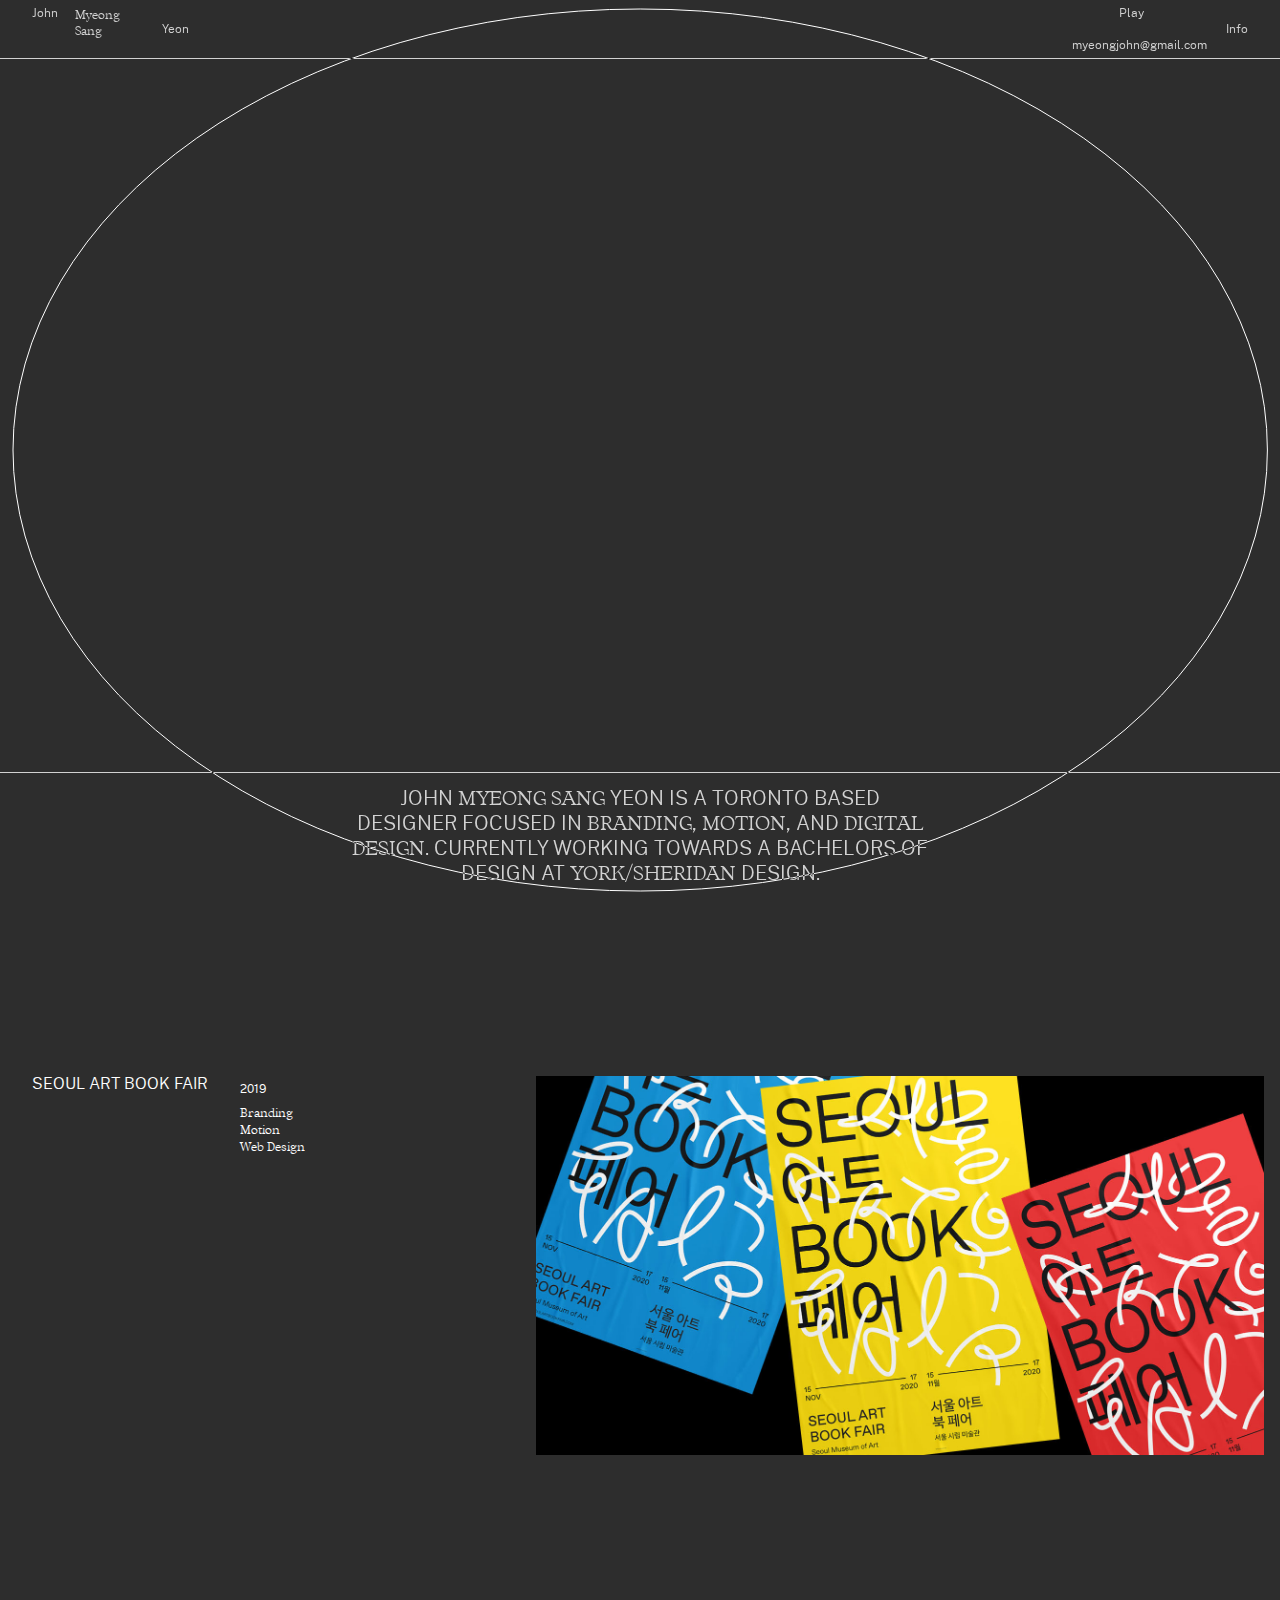
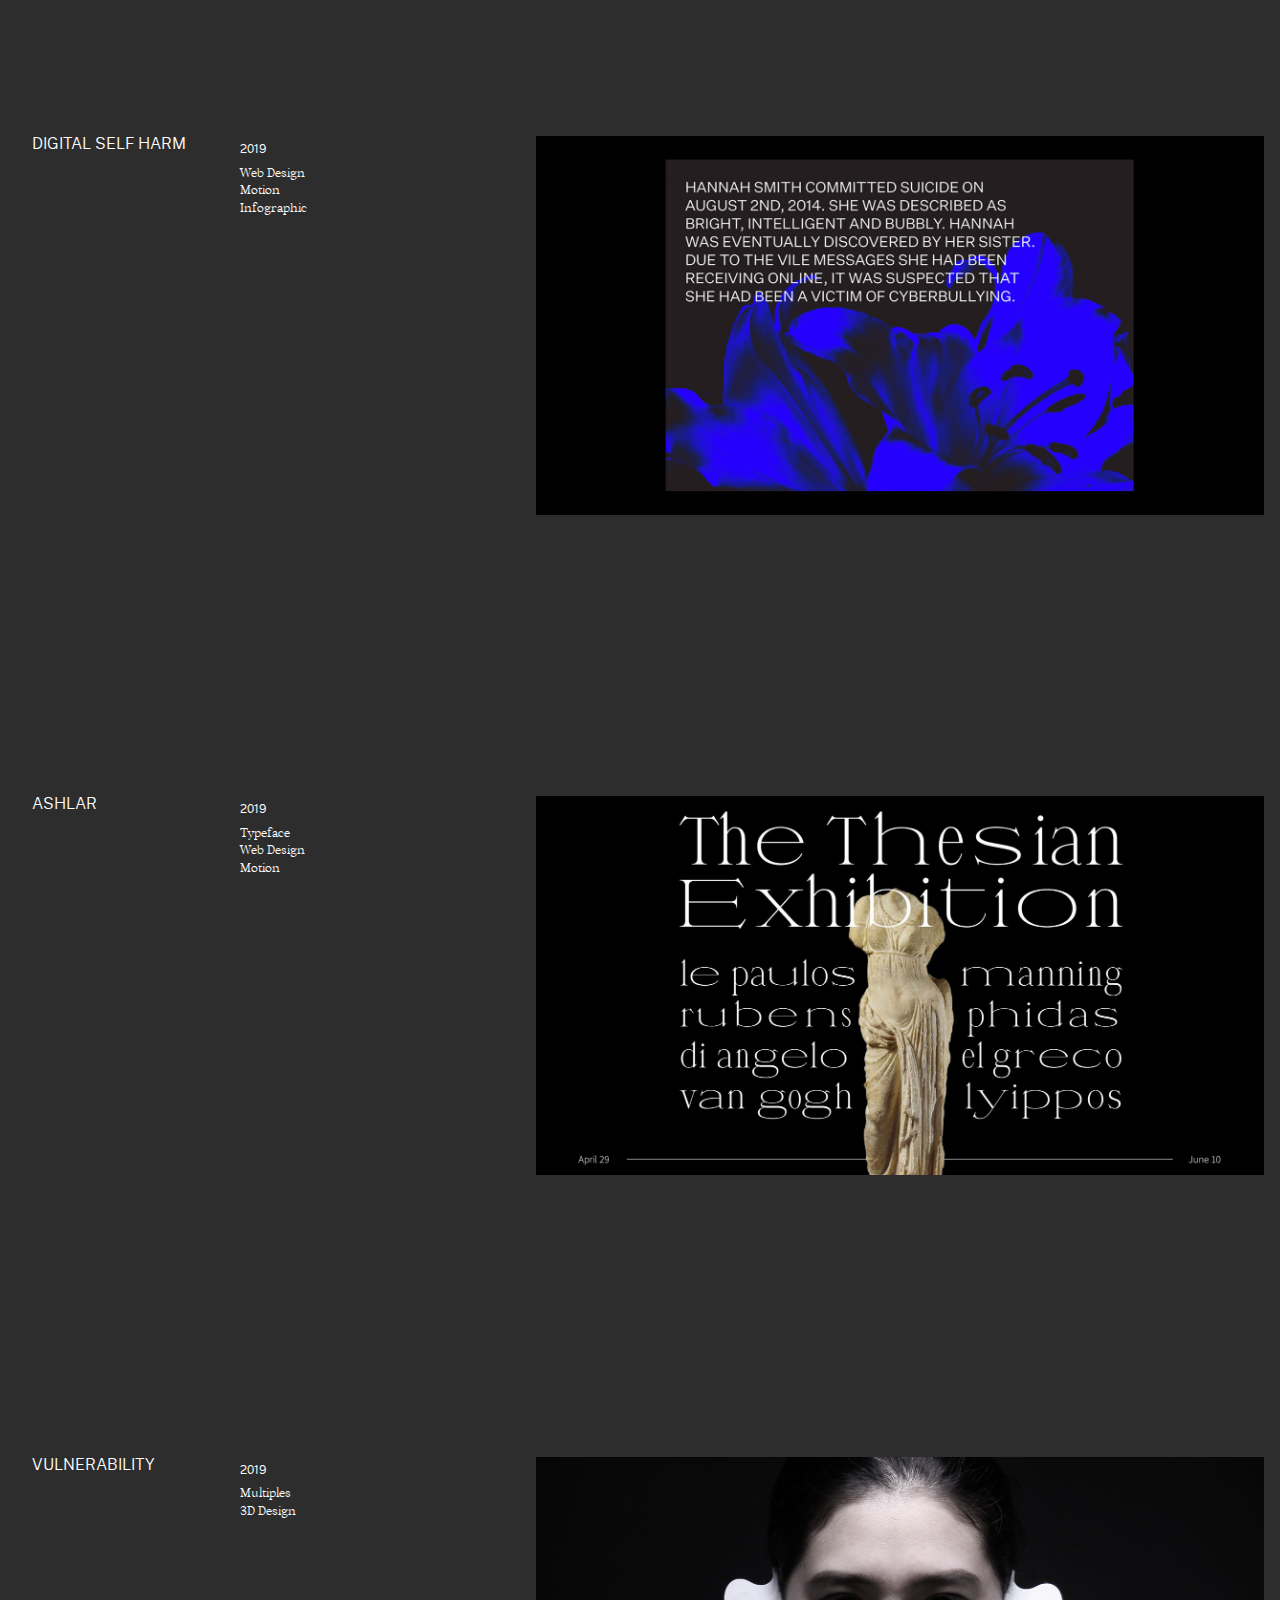
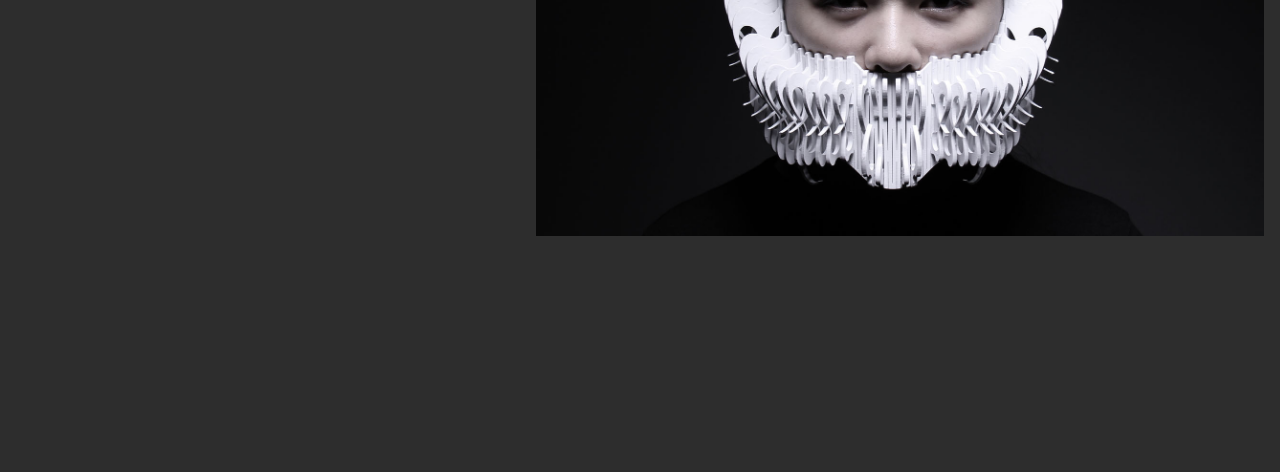
==== index.html @ 3125c8fc "commit27" ====
<!DOCTYPE html>

<html lang="en">
<head>
    <!-- Unfortunately coded by yours truly, me :'(  -->
    
    <!-- Global site tag (gtag.js) - Google Analytics -->
    <script async src="https://www.googletagmanager.com/gtag/js?id=UA-157366679-1"></script>
    <script>
    window.dataLayer = window.dataLayer || [];
    function gtag(){dataLayer.push(arguments);}
    gtag('js', new Date());

    gtag('config', 'UA-157366679-1');
    </script>
    
    <meta charset="utf-8"><meta http-equiv="X-UA-Compatible" content="IE=edge">
    <link href="css/styles.css" rel="stylesheet">
    <link href="css/flexboxgrid.css" rel="stylesheet">
    <meta name="description" content="John Myeong Sang Yeon is a designer interested in branding, motion, and digital design.">
    <meta name="author" content="John Yeon"> 
    <meta name="viewport" content="width=device-width, initial-scale=1">
    <title>John Yeon</title>
    <!-- favicon -->
    <link rel="icon" type="image/png" href="images/favicon/16x16.png" sizes="16x16" />
    <link rel="icon" type="image/png" href="images/favicon/32x32.png" sizes="32x32" />
    
</head>
<body>
  
<!-- Navigation -->
<nav>
<div class="container-fluid">
    <div class="row">
    <div class="col-xs-5" id="nav1">
        <a href="index.html" class="row">
            <h3 class="col-xs-1">John</h3>
            <p class="col-xs-3 col-sm-2"> Myeong<br>Sang</p>
            <h3 class="col-xs-5 col-sm"><br>Yeon</h3>
        </a>
    </div>
    <div class="col-xs-5 col-sm-offset-5 col-sm-1">
        <h3 class="info">
            <a href="play.html">Play</a>
        </h3>
     
        <h3 id="navmail">
            <a href="mailto:myeongjohn@gmail.com"><br>myeongjohn@gmail.com</a>
        </h3>
    </div>
    <div class="col-xs-2 col-sm-1">
        <h3 class="info">
            <a href="info.html"><br>Info</a>
        </h3>
    </div>
    </div>
</div>
</nav>
<!-- Index -->

<div class="index1">
    <div class="container-fluid">
        <div class="row">
            <h1 class="col-xs-12 col-sm-offset-3 col-sm-6"> 
                JOHN <span class="ortspan">MYEONG SANG</span> YEON IS A TORONTO BASED <br>DESIGNER FOCUSED IN <span class="ortspan">BRANDING</span>, <span class="ortspan">MOTION</span>, AND <span class="ortspan">DIGITAL DESIGN</span>. CURRENTLY WORKING TOWARDS A BACHELORS OF DESIGN <span style="white-space:nowrap">AT <span class="ortspan">YORK/SHERIDAN</span> DESIGN</span>.
            </h1>
        </div>
    </div>
</div>
<svg width="98vw" height="98vh" class="blank" >
  <ellipse cx="50%" cy="50%" rx="50%" ry="50%" stroke="#fff" stroke-width="1" fill="none"/>
</svg>

<div class="container-fluid">
<div class="project1 row">
    <div class="id_txt1 col-xs-2">
        <h2>SEOUL ART BOOK FAIR</h2>
    </div>
    <div class="id_txt1 col-xs-2">
        <h3>2019</h3>
        <p>Branding<br>Motion<br>Web Design</p>
    </div>
<a href="seoulartbookfair.html" class="pr1_img col-xs-12 col-sm-offset-1 col-sm-7"></a>
    <h2 class="id_txt2 col-xs-12">SEOUL ART BOOK FAIR</h2>
    <p class="id_txt2 col-xs-6">2019</p>
    <p class="id_txt2 col-xs-6">Branding<br>Motion<br>Web Design</p>
</div>

<div class="project2 row">
    <div class="id_txt1 col-xs-2">
        <h2>DIGITAL SELF HARM</h2>
    </div>
    <div class="id_txt1 col-xs-2">
        <h3>2019</h3>
        <p>Web Design<br>Motion<br>Infographic</p>
    </div>
<a href="digitalselfharm.html" class="pr2_img col-xs-12 col-sm-offset-1 col-sm-7" ></a>
    <h2 class="id_txt2 col-xs-12">DIGITAL SELF HARM</h2>
    <p class="id_txt2 col-xs-6">2019</p>
    <p class="id_txt2 col-xs-6">Web Design<br>Motion<br>Infographic</p>
</div>
    
<div class="project3 row">
    <div class="id_txt1 col-xs-2">
        <h2>ASHLAR</h2>
    </div>
    <div class="id_txt1 col-xs-2">
        <h3>2019</h3>
        <p>Typeface<br>Web Design<br>Motion</p>
    </div>
<a href="ashlar.html" class="pr3_img col-xs-12 col-sm-offset-1 col-sm-7" ></a>
    <h2 class="id_txt2 col-xs-12">ASHLAR</h2>
    <p class="id_txt2 col-xs-6">2019</p>
    <p class="id_txt2 col-xs-6">Typeface<br>Web Design<br>Motion</p>
</div>

<div class="project4 row">
    <div class="id_txt1 col-xs-2">
        <h2>VULNERABILITY</h2>
    </div>
    <div class="id_txt1 col-xs-2">
        <h3>2019</h3>
        <p>Multiples<br>3D Design</p>
    </div>
<a href="vulnerability.html" class="pr4_img col-xs-12 col-sm-offset-1 col-sm-7" ></a>
    <h2 class="id_txt2 col-xs-12">VULNERABILITY</h2>
    <p class="id_txt2 col-xs-6">2019</p>
    <p class="id_txt2 col-xs-6">Multiples<br>3D Design</p>
</div>
</div>

</body>
</html>
---- css/styles.css ----
@charset "UTF-8";
/*-- fonts --------------------------------------*/
@font-face {
    font-family: "ortica";
    src: url(../fonts/ortica-light-webfont.woff);
    font-weight: 100;
    font-style: 100;
}
@font-face {
    font-family: "publicsans";
    src: url(../fonts/publicsans-light-webfont.woff);
    font-weight: 100;
    font-style: 100;
}
@font-face{
    font-family: "publicsans";
    src: url(../fonts/publicsans-light-webfont.woff);
    font-weight: 100;
    font-style: italic;
}
/*-- fonts END --------------------------------------*/
/*-- General --------------------------------------*/
body {
    animation: load 2s;
    scroll-behavior: smooth;
    background: #2D2D2D;
    margin: 0;
    font-family: ortica, serif;
    color: #fff;
    overflow-x: hidden;
}
@keyframes load {
    0% {opacity: 0}
    100% {opacity: 1}
}

a {
    text-decoration: none;
    color: #fff;
}
a:hover,a h2:hover,a h4:hover, a h5:hover{
    color: rgba(255,255,255,0.5);
    transition: 0.3s;
}
#nav1 a:hover {
    opacity: 0.5;
    transition: 0.3s;
}
.ortspan {
    font-family: ortica, serif;
}
h1 {
    font-family: publicsans, sans-serif;
    font-weight: 100;
}
h2 {
    font-size: 1.250vw;
    font-weight: 100;
    font-family: publicsans, sans-serif;
    margin: 0
    
}
h3 {
    font-family: publicsans, sans-serif;
    font-weight: normal;
}
h4 {
    font-size: 1.250vw;
    font-family: ortica, serif;
    margin: 0 0 0.4vw 0;
    line-height: 1.8vw;
    font-weight: 100;
}
h5 {
    font-size: 2vw;
    margin: 0;
    padding: 0;
    font-family: publicsans, sans-serif;
    font-weight: 100;
}


p{
    font-family: ortica, serif;
    font-weight: 100;
}
h3, p {
    font-size: 0.972vw;
    font-weight: 100;
    line-height: 1.35vw;
    margin: 0 0 0.5vw 0;
}

.vimeo {
    z-index: 0;
}

/*-- navigation --------------------------------------*/
nav {
    padding-top: 5px;
    padding-bottom: 5px;
    position: fixed;
    mix-blend-mode: exclusion;
    border-bottom: 0.5px solid #fff;
    width: 100%;
    top: 0;
    z-index: 9999;
    color: #fff;
}
nav h3, nav p {
    font-size: 0.972vw;
    line-height: 1.250vw;
    z-index: 9999;
    color: #fff;
    padding: 0;
    margin: 0;
}
nav p{
    margin-top: 0.15vw;
}
.info {
    text-align: right;
}
/*-- navigation END --------------------------------------*/

/*-- FOOTER --------------------------------------*/

footer {
    margin-top: 10vw;
}
.prefoot {
    position: relative;
    top: 6.25vw;
    z-index: 99;
    margin-left: auto;
    margin-right: auto;
    padding-left: 2rem;
    padding-right: 2rem;
    line-height: 0;
}
.prefoot_left{
    text-align: right;
}
.prefoot_center {
    text-align: center;
}

.footvenn {
    z-index: -99;
}
.leftftvn, .rightftvn, .centerftvn {
    height: 10vw;
    width: 40vw;
    border-radius: 50%;
    border: 0.5px solid #fff;
    position: absolute;
    overflow: hidden;
    margin-bottom: 3vw;
}
.leftftvn {
    left: 1vw;
    
}
.rightftvn {
    right: 1vw;
}
.centerftvn{
    left: 30vw;
    width: 40vw;
}
.index2 {
    position: relative;
    top: 12vw;
    font-size: 0.8vw;
    color: white;
    text-align: center;
    width: 100%;
    bottom: 0;
    border-top: 0.5px solid #fff;
}
.ftemail {
    position: relative;
    top: 12vw;
}
.ftemail h2 {
    border-top: 0.5px #fff solid;
    padding-bottom: 0.5vw;
    padding-top: 0.2vw;
    text-align: center;
}

.simplefooter {
    margin-top: 5vw;
}
.simplefooter .index2, .simplefooter .ftemail {
top: 0}
/*-- FOOTER END --------------------------------------*/

/*-------------------------------------- index --------------------------------------*/
.index1 {
    font-size: 0.8vw;
    color: white;
    text-align: center;
    mix-blend-mode: exclusion;
    position: fixed;
    width: 100%;
    bottom: 0;
    border-top: 0.5px solid #fff;
}

/*-- index END --------------------------------------*/


.blank, .blankleft, .blankright, .blankfoot{
    margin: 1vh 1vw 15vh 1vw;
    overflow: visible;
}


/*-- NAV --*/




/*-- Projects --------------------------------------*/
.project1, .project2, .project3, .project4 {
    padding: 5vh 0 20vh 0;
}
.pr1_img, .pr2_img, .pr3_img, .pr4_img {
    background-size: contain; 
    background-repeat: no-repeat;
    background-position: top center;
    height: 34vw;
}
.id_txt1, .id_txt2{
    color: #fff;
}
.id_txt1 p {
    margin-top: 0.5vw;
}
.id_txt1 h3 {
    margin-top: 0.3vw;
}

.id_txt2{
    display: none;
}
.pr1_img {
    background-image: url(../images/SABF/SABF_head.jpg);
}
.pr2_img {
    background-image: url(../images/DSH/DSH_head.jpg);
}
.pr3_img {
    background-image: url(../images/ASHLAR/ASHLAR_head.jpg);
}
.pr4_img {
    background-image: url(../images/MASK/MASK_head.jpg);
}

/*-- info --------------------------------------*/

.infovenn {
    margin-top: 1vw;
    height: auto;
}
.infovenn1,.infovenn2 {
    text-align: center;
    padding-top: 24.6vw;
    padding-bottom: 22vw;
    width: 50vw;
    border-radius: 50%;
    border: 0.5px solid #fff;
    position: absolute;
    overflow: hidden;
}
.infovenn1 {
    left: 1vw;
}
.infovenn2 {
    right: 1vw;
}
.infovenn1 p {
    margin-bottom: 0;
}
.infovenn2 h3{
    margin-bottom: 0;
}


.infovenn1 p:nth-child(2), .infovenn1 p:nth-child(3), .infovenn1 p:nth-child(4), .infovenn2 h3:nth-child(2),.infovenn2 h3:nth-child(3),.infovenn2 h3:nth-child(4) {
    position: relative;
    -webkit-animation: infotxt 9s infinite;
    -moz-animation: infotxt 9s infinite;
    -ms-animation: infotxt 9s infinite;
    -o-animation: infotxt 9s infinite;
    animation: infotxt 9s infinite;
    opacity: 0;
}
.infovenn2 h3:nth-child(3),.infovenn1 p:nth-child(3) {
    top: -1.3vw;
    -webkit-animation-delay: 3s;
    -moz-animation-delay: 3s;
    -ms-animation-delay: 3s;
    -o-animation-delay: 3s;
    animation-delay: 3s;
}
.infovenn2 h3:nth-child(4),.infovenn1 p:nth-child(4) {
    top: -2.6vw;
    -webkit-animation-delay: 6s;
    -moz-animation-delay: 6s;
    -ms-animation-delay: 6s;
    -o-animation-delay: 6s;
    animation-delay: 6s;
}

@keyframes infotxt {
    0% {opacity: 0;}
    4.15% {opacity: 1}
    29.15% {opacity: 1}
    37.45% {opacity: 0}
    100% {opacity: 0;}
    
}
@-webkit-keyframes infotxt {
    0% {opacity: 0;}
    4.15% {opacity: 1}
    29.15% {opacity: 1}
    37.45% {opacity: 0}
    100% {opacity: 0;}
    
}
@-moz-keyframes infotxt {
    0% {opacity: 0;}
    4.15% {opacity: 1}
    29.15% {opacity: 1}
    37.45% {opacity: 0}
    100% {opacity: 0;}
    
}
@-ms-keyframes infotxt {
    0% {opacity: 0;}
    4.15% {opacity: 1}
    29.15% {opacity: 1}
    37.45% {opacity: 0}
    100% {opacity: 0;}
    
}
@-o-keyframes infotxt {
    0% {opacity: 0;}
    4.15% {opacity: 1}
    29.15% {opacity: 1}
    37.45% {opacity: 0}
    100% {opacity: 0;}
    
}



.infoassets {
    padding-top: 55vw;
}
.infoassets p, .infoassets h3 {
    margin-bottom: 0;
}
#ibrac, #ip {
    float: left;
}
#ibrac {
    font-size: 2.3vw;
}
#ip {
    padding-left: 0.5vw;
    padding-right: 0.5vw;
    margin-bottom: 0;
    margin-top: 0.4vw;
}
.infoassets div {
    margin-bottom: 1vw;
}
#info2 {
    margin-top: 5vw;
}
/*--
.funfact {
    margin-top: 8vw;
}
.funfact h4 {
    margin-bottom: 4vw;
} --*/

/*-- info END--------------------------------------*/
/*-- PLAAAAAAAAAY --------------------------------------*/
.plstf {
    margin-top: 8vw;
}




/*-------------------------------------- CASE STUDIES --------------------------------------*/
#ctr_txt {
    margin: 0 0 2.2vw 0;
}
.blb {
    height: auto;
    margin: 3vw 0 3vw 0;
    padding: 1vw 0;
    border-top: solid #fff 0.5px;
    border-bottom: solid #fff 0.5px;
}
.blb div h2 {
    margin: 0 0 1vw 0 ;
}
#blb_h3 {
    margin: 0.35vw 0 0.4vw 0 ;
}
.id_txt1 h3 {
    margin: 0.4vw 0 0 0;
}
.assets {
    margin-right: auto;
    margin-left: auto;
    padding-left: 2rem;
    padding-right: 2rem;
    max-width: 2000px
}
.assets div {
    margin-bottom: 4vw;
}
/*-- 
.spacer {
    height: auto;
    width: 100%;
    border-radius: 50%;
    border: solid 0.5px #fff;
} --*/
.introtxt {
    margin: 2.50vw 0 1.75vw 0;
}
#a_txt {
    margin-bottom: 1vw;
}
.assets h2{
    margin-bottom: 0.5vw;
}

/*-- SEOUL ART BOOK FAIR --------------------------------------*/
.SABF_head,.DSH_head,.ASHLAR_head {
    margin-top: 8vw;
    max-width: 2000px;
}
.brochure {
    background-color: black;
}
/*-- ASHLAR --------------------------------------*/
.ashlarlink,.dshlink {
    border: 0.5px solid #fff;
    border-radius: 50%;
    width: 15vw;
    padding-top: 2vw;
    padding-bottom: 2vw;
    margin: 0 auto;
    text-align: center;
    margin-top: 6vw;
}
/*-- DIGITAL SELF HARM --------------------------------------*/
.mobi {
   display: none; 
}
#dshimg {
    margin-top: 0vw;
}
#dshimg h3 {
    margin-top: 1vw;
}
#dshflow {
    margin-bottom: 4vw;
}
#dshflowsm {
    display: none;
}
#dshp{
    padding-left: 2.5vw;
}
#dsh2,#dsh3 {
    margin-top: 5vw;
}
#dsh3 {
    padding-bottom: 1vw;
}
/*-- MASK --------------------------------------*/
#maskh2, #maskh2last {
    text-align: center;
    margin-top: 0.5vw;
}
#maskh2last {
    margin-bottom: 0;
}
#maskh2 {
    margin-bottom: 8vw;
}
#maskimg {
    margin-bottom: 0.5vw;
}
.maskintrosm {
    display: none;
}



/* ---------------------- MEDIA QUERIES AHHHHH ---------------------- */


/* ---------------------- Phone ---------------------- */
@media screen and (min-width: 0) and (max-width:500px){
/* -- main things -- */
    /*-- 
    h2 {font-size: 3.733vw;}
    h3, p, nav h3, nav p, h4 {font-size: 2.933vw; line-height: 3.467vw;} --*/
    
    h2, h4 {font-size: 4.4vw; line-height: 5.7vw;}
    h3, p, nav h3, nav p{font-size: 3.1vw; line-height: 4.2vw;} 
    h5 {font-size: 6vw;}
    nav h3 {line-height: inherit}
    .assets {
        padding-left: 1rem;
        padding-right: 1rem;
    }
    nav p{margin-top: 0.68vw;}
/* -- index -- */
    .index1 h1 {font-size: 2.6vw;}
    .index1 br {display: none;}
    .pr1_img, .pr2_img, .pr3_img, .pr4_img {height: 45vw;}
    .project1, .project2, .project3, .project4 {padding: 3vh 0;}
    .id_txt2{display: block; padding-top: 1.5vw;}
    .id_txt1{display: none;}
    .project4 {margin-bottom: 10vh;}
    
/*-- Footer --*/
    .leftftvn, .rightftvn, .centerftvn {
        height: 15vw;
        margin-bottom: 10vw;
        width: 55vw;
    }
    .centerftvn {
        display: none;
    }
    .prefoot_center {
        display: none;
    }
    .prefoot {
        top: 10.6vw;
        padding-left: 1rem;
        padding-right: 1rem;
        line-height: 0;
    }
    .index2 h1 {
        font-size: 2.6vw;
    }
    .index2 {
        top: 20vw;}
    .ftemail {
        top: 20vw;
    }
    .ftemail h2{
        padding: 1vw;    
    }


/*-- INFO --*/
    .infovenn {
        width: 100vw;
        overflow-x: hidden;
        margin: auto 0;
    }
    .infovenn1, .infovenn2 {
        padding-top: 20vw;
        padding-bottom: 11.6vw;
        width: 50vw;
        margin-top: 20vw;
        height: 18vw;
    }
    .infovenn p, .infovenn h3 {
        width: 40vw;
        margin: auto;
        margin-bottom: 0;
    }
    .infovenn2 h3:nth-child(3),.infovenn1 p:nth-child(3) {
        top: -4.2vw;
    }
    .infovenn2 h3:nth-child(4),.infovenn1 p:nth-child(4) {
        top: -8vw;
    }
    .infoassets {
        padding-top: 85vw;
    }
    #ibrac {
    font-size: 7vw;
    }
    #info2 div {
        margin-top: 5vw;
    }
    #ip {
        margin-top: 1.2vw;
    }
/* -- Play  -- */
.plstf {
    margin-top: 20vw;
}    
/* -- Case studies -- */
    .blb {
        padding: 5vw 0 10vw 0;
    }
    .blb p, .blb h2 {
        padding-bottom: 4vw;
    }
    .assets div {
        padding: 0.25rem;
    }
    .assets p{
        padding-right: 2.5vw;
    }
/*-- SABF --*/
    .SABF_head,.DSH_head,.ASHLAR_head {
        margin-top: 22vw; padding: 0;
}
/*-- DSH --*/
    .deski {display: none;}
    .mobi {display: inherit;
    margin-bottom: 2vw;}
    #dshvid {
        margin-top: 5vw;
    }
    #dshflow {
        display: none;}
    #dshflowsm {
        display: block;
        margin-bottom: 4vw;
    }
    #dshp {
        margin-top: 2vw;
    }
/*-- ASHLAR --*/
    .ashlarlink,.dshlink {
        width: 45vw;
        padding-top: 3.5vw;
    }
/*-- MASK --*/
    .maskintrosm {
        background-image: url(../images/MASK/cut1.png);
        background-position: center;
        background-repeat: no-repeat;
        background-size: cover;
        width: 100%;
        height: 40vw;
        display: inherit;
        margin-bottom: 2vh;
    }
    .maskintrolg {
        display: none;
    }
    #maskintro h2 {
    margin-top: 0;
    }
    
    
    
    
/* ---------------------- Small Tablet ----------------------*/ 
@media screen and (min-width: 501px) and (max-width:767px){
    .index1 h1 {font-size: 2.9vw;}
/*-- Footer --*/
    .leftftvn, .rightftvn {
        width: 53vw;
    }
    .centerftvn {
        display: none;
    }
    .prefoot_center {
        display: none;
    }
    
    
    .dshpng {display: none;}
}

/* ---------------------- Large Tablet ---------------------- */
@media screen and (min-width: 768px) and (max-width:1366px){
    /* -- main things -- */
    /* -- index -- */
    .pr1_img, .pr2_img, .pr3_img, .pr4_img {height: 35vw;}
    .index1 h1 {font-size: 1.45vw;}
    .project1, .project2, .project3, .project4 {padding: 3vh 0;}
    .project4 {margin-bottom: 15vh;}
    
    
    .dshpng {display: none;}

}
/* ---------------------- Big Chungus  ---------------------- */
@media screen and (min-width: 1500px) and (max-width:4000px){
    /* -- SABF -- */
    .sabf_print_tix,.sabf_web_tix {
    background-color: black;
    height: 29vw;
    }
    .assets {
        
    }
}
---- css/flexboxgrid.css ----
/* Uncomment and set these variables to customize the grid. */

.container-fluid {
  margin-right: auto;
  margin-left: auto;
  padding-right: 2rem;
  padding-left: 2rem;
}

.row {
  box-sizing: border-box;
  display: -ms-flexbox;
  display: -webkit-box;
  display: flex;
  -ms-flex: 0 1 auto;
  -webkit-box-flex: 0;
  flex: 0 1 auto;
  -ms-flex-direction: row;
  -webkit-box-orient: horizontal;
  -webkit-box-direction: normal;
  flex-direction: row;
  -ms-flex-wrap: wrap;
  flex-wrap: wrap;
  margin-right: -1rem;
  margin-left: -1rem;
}

.row.reverse {
  -ms-flex-direction: row-reverse;
  -webkit-box-orient: horizontal;
  -webkit-box-direction: reverse;
  flex-direction: row-reverse;
}

.col.reverse {
  -ms-flex-direction: column-reverse;
  -webkit-box-orient: vertical;
  -webkit-box-direction: reverse;
  flex-direction: column-reverse;
}

.col-xs,
.col-xs-1,
.col-xs-2,
.col-xs-3,
.col-xs-4,
.col-xs-5,
.col-xs-6,
.col-xs-7,
.col-xs-8,
.col-xs-9,
.col-xs-10,
.col-xs-11,
.col-xs-12 {
  box-sizing: border-box;
  -ms-flex: 0 0 auto;
  -webkit-box-flex: 0;
  flex: 0 0 auto;
  padding-right: 1rem;
  padding-left: 1rem;
}

.col-xs {
  -webkit-flex-grow: 1;
  -ms-flex-positive: 1;
  -webkit-box-flex: 1;
  flex-grow: 1;
  -ms-flex-preferred-size: 0;
  flex-basis: 0;
  max-width: 100%;
}

.col-xs-1 {
  -ms-flex-preferred-size: 8.333%;
  flex-basis: 8.333%;
  max-width: 8.333%;
}

.col-xs-2 {
  -ms-flex-preferred-size: 16.667%;
  flex-basis: 16.667%;
  max-width: 16.667%;
}

.col-xs-3 {
  -ms-flex-preferred-size: 25%;
  flex-basis: 25%;
  max-width: 25%;
}

.col-xs-4 {
  -ms-flex-preferred-size: 33.333%;
  flex-basis: 33.333%;
  max-width: 33.333%;
}

.col-xs-5 {
  -ms-flex-preferred-size: 41.667%;
  flex-basis: 41.667%;
  max-width: 41.667%;
}

.col-xs-6 {
  -ms-flex-preferred-size: 50%;
  flex-basis: 50%;
  max-width: 50%;
}

.col-xs-7 {
  -ms-flex-preferred-size: 58.333%;
  flex-basis: 58.333%;
  max-width: 58.333%;
}

.col-xs-8 {
  -ms-flex-preferred-size: 66.667%;
  flex-basis: 66.667%;
  max-width: 66.667%;
}

.col-xs-9 {
  -ms-flex-preferred-size: 75%;
  flex-basis: 75%;
  max-width: 75%;
}

.col-xs-10 {
  -ms-flex-preferred-size: 83.333%;
  flex-basis: 83.333%;
  max-width: 83.333%;
}

.col-xs-11 {
  -ms-flex-preferred-size: 91.667%;
  flex-basis: 91.667%;
  max-width: 91.667%;
}

.col-xs-12 {
  -ms-flex-preferred-size: 100%;
  flex-basis: 100%;
  max-width: 100%;
}

.col-xs-offset-1 {
  margin-left: 8.333%;
}

.col-xs-offset-2 {
  margin-left: 16.667%;
}

.col-xs-offset-3 {
  margin-left: 25%;
}

.col-xs-offset-4 {
  margin-left: 33.333%;
}

.col-xs-offset-5 {
  margin-left: 41.667%;
}

.col-xs-offset-6 {
  margin-left: 50%;
}

.col-xs-offset-7 {
  margin-left: 58.333%;
}

.col-xs-offset-8 {
  margin-left: 66.667%;
}

.col-xs-offset-9 {
  margin-left: 75%;
}

.col-xs-offset-10 {
  margin-left: 83.333%;
}

.col-xs-offset-11 {
  margin-left: 91.667%;
}

.start-xs {
  -ms-flex-pack: start;
  -webkit-box-pack: start;
  justify-content: flex-start;
  text-align: start;
}

.center-xs {
  -ms-flex-pack: center;
  -webkit-box-pack: center;
  justify-content: center;
  text-align: center;
}

.end-xs {
  -ms-flex-pack: end;
  -webkit-box-pack: end;
  justify-content: flex-end;
  text-align: end;
}

.top-xs {
  -ms-flex-align: start;
  -webkit-box-align: start;
  align-items: flex-start;
}

.middle-xs {
  -ms-flex-align: center;
  -webkit-box-align: center;
  align-items: center;
}

.bottom-xs {
  -ms-flex-align: end;
  -webkit-box-align: end;
  align-items: flex-end;
}

.around-xs {
  -ms-flex-pack: distribute;
  justify-content: space-around;
}

.between-xs {
  -ms-flex-pack: justify;
  -webkit-box-pack: justify;
  justify-content: space-between;
}

.first-xs {
  -ms-flex-order: -1;
  -webkit-box-ordinal-group: 0;
  order: -1;
}

.last-xs {
  -ms-flex-order: 1;
  -webkit-box-ordinal-group: 2;
  order: 1;
}

@media only screen and (min-width: 48em) {
  .container {
    width: 46rem;
  }

  .col-sm,
  .col-sm-1,
  .col-sm-2,
  .col-sm-3,
  .col-sm-4,
  .col-sm-5,
  .col-sm-6,
  .col-sm-7,
  .col-sm-8,
  .col-sm-9,
  .col-sm-10,
  .col-sm-11,
  .col-sm-12 {
    box-sizing: border-box;
    -ms-flex: 0 0 auto;
    -webkit-box-flex: 0;
    flex: 0 0 auto;
    padding-right: 1rem;
    padding-left: 1rem;
  }

  .col-sm {
    -webkit-flex-grow: 1;
    -ms-flex-positive: 1;
    -webkit-box-flex: 1;
    flex-grow: 1;
    -ms-flex-preferred-size: 0;
    flex-basis: 0;
    max-width: 100%;
  }

  .col-sm-1 {
    -ms-flex-preferred-size: 8.333%;
    flex-basis: 8.333%;
    max-width: 8.333%;
  }

  .col-sm-2 {
    -ms-flex-preferred-size: 16.667%;
    flex-basis: 16.667%;
    max-width: 16.667%;
  }

  .col-sm-3 {
    -ms-flex-preferred-size: 25%;
    flex-basis: 25%;
    max-width: 25%;
  }

  .col-sm-4 {
    -ms-flex-preferred-size: 33.333%;
    flex-basis: 33.333%;
    max-width: 33.333%;
  }

  .col-sm-5 {
    -ms-flex-preferred-size: 41.667%;
    flex-basis: 41.667%;
    max-width: 41.667%;
  }

  .col-sm-6 {
    -ms-flex-preferred-size: 50%;
    flex-basis: 50%;
    max-width: 50%;
  }

  .col-sm-7 {
    -ms-flex-preferred-size: 58.333%;
    flex-basis: 58.333%;
    max-width: 58.333%;
  }

  .col-sm-8 {
    -ms-flex-preferred-size: 66.667%;
    flex-basis: 66.667%;
    max-width: 66.667%;
  }

  .col-sm-9 {
    -ms-flex-preferred-size: 75%;
    flex-basis: 75%;
    max-width: 75%;
  }

  .col-sm-10 {
    -ms-flex-preferred-size: 83.333%;
    flex-basis: 83.333%;
    max-width: 83.333%;
  }

  .col-sm-11 {
    -ms-flex-preferred-size: 91.667%;
    flex-basis: 91.667%;
    max-width: 91.667%;
  }

  .col-sm-12 {
    -ms-flex-preferred-size: 100%;
    flex-basis: 100%;
    max-width: 100%;
  }

  .col-sm-offset-1 {
    margin-left: 8.333%;
  }

  .col-sm-offset-2 {
    margin-left: 16.667%;
  }

  .col-sm-offset-3 {
    margin-left: 25%;
  }

  .col-sm-offset-4 {
    margin-left: 33.333%;
  }

  .col-sm-offset-5 {
    margin-left: 41.667%;
  }

  .col-sm-offset-6 {
    margin-left: 50%;
  }

  .col-sm-offset-7 {
    margin-left: 58.333%;
  }

  .col-sm-offset-8 {
    margin-left: 66.667%;
  }

  .col-sm-offset-9 {
    margin-left: 75%;
  }

  .col-sm-offset-10 {
    margin-left: 83.333%;
  }

  .col-sm-offset-11 {
    margin-left: 91.667%;
  }

  .start-sm {
    -ms-flex-pack: start;
    -webkit-box-pack: start;
    justify-content: flex-start;
    text-align: start;
  }

  .center-sm {
    -ms-flex-pack: center;
    -webkit-box-pack: center;
    justify-content: center;
    text-align: center;
  }

  .end-sm {
    -ms-flex-pack: end;
    -webkit-box-pack: end;
    justify-content: flex-end;
    text-align: end;
  }

  .top-sm {
    -ms-flex-align: start;
    -webkit-box-align: start;
    align-items: flex-start;
  }

  .middle-sm {
    -ms-flex-align: center;
    -webkit-box-align: center;
    align-items: center;
  }

  .bottom-sm {
    -ms-flex-align: end;
    -webkit-box-align: end;
    align-items: flex-end;
  }

  .around-sm {
    -ms-flex-pack: distribute;
    justify-content: space-around;
  }

  .between-sm {
    -ms-flex-pack: justify;
    -webkit-box-pack: justify;
    justify-content: space-between;
  }

  .first-sm {
    -ms-flex-order: -1;
    -webkit-box-ordinal-group: 0;
    order: -1;
  }

  .last-sm {
    -ms-flex-order: 1;
    -webkit-box-ordinal-group: 2;
    order: 1;
  }
}

@media only screen and (min-width: 62em) {
  .container {
    width: 61rem;
  }

  .col-md,
  .col-md-1,
  .col-md-2,
  .col-md-3,
  .col-md-4,
  .col-md-5,
  .col-md-6,
  .col-md-7,
  .col-md-8,
  .col-md-9,
  .col-md-10,
  .col-md-11,
  .col-md-12 {
    box-sizing: border-box;
    -ms-flex: 0 0 auto;
    -webkit-box-flex: 0;
    flex: 0 0 auto;
    padding-right: 1rem;
    padding-left: 1rem;
  }

  .col-md {
    -webkit-flex-grow: 1;
    -ms-flex-positive: 1;
    -webkit-box-flex: 1;
    flex-grow: 1;
    -ms-flex-preferred-size: 0;
    flex-basis: 0;
    max-width: 100%;
  }

  .col-md-1 {
    -ms-flex-preferred-size: 8.333%;
    flex-basis: 8.333%;
    max-width: 8.333%;
  }

  .col-md-2 {
    -ms-flex-preferred-size: 16.667%;
    flex-basis: 16.667%;
    max-width: 16.667%;
  }

  .col-md-3 {
    -ms-flex-preferred-size: 25%;
    flex-basis: 25%;
    max-width: 25%;
  }

  .col-md-4 {
    -ms-flex-preferred-size: 33.333%;
    flex-basis: 33.333%;
    max-width: 33.333%;
  }

  .col-md-5 {
    -ms-flex-preferred-size: 41.667%;
    flex-basis: 41.667%;
    max-width: 41.667%;
  }

  .col-md-6 {
    -ms-flex-preferred-size: 50%;
    flex-basis: 50%;
    max-width: 50%;
  }

  .col-md-7 {
    -ms-flex-preferred-size: 58.333%;
    flex-basis: 58.333%;
    max-width: 58.333%;
  }

  .col-md-8 {
    -ms-flex-preferred-size: 66.667%;
    flex-basis: 66.667%;
    max-width: 66.667%;
  }

  .col-md-9 {
    -ms-flex-preferred-size: 75%;
    flex-basis: 75%;
    max-width: 75%;
  }

  .col-md-10 {
    -ms-flex-preferred-size: 83.333%;
    flex-basis: 83.333%;
    max-width: 83.333%;
  }

  .col-md-11 {
    -ms-flex-preferred-size: 91.667%;
    flex-basis: 91.667%;
    max-width: 91.667%;
  }

  .col-md-12 {
    -ms-flex-preferred-size: 100%;
    flex-basis: 100%;
    max-width: 100%;
  }

  .col-md-offset-1 {
    margin-left: 8.333%;
  }

  .col-md-offset-2 {
    margin-left: 16.667%;
  }

  .col-md-offset-3 {
    margin-left: 25%;
  }

  .col-md-offset-4 {
    margin-left: 33.333%;
  }

  .col-md-offset-5 {
    margin-left: 41.667%;
  }

  .col-md-offset-6 {
    margin-left: 50%;
  }

  .col-md-offset-7 {
    margin-left: 58.333%;
  }

  .col-md-offset-8 {
    margin-left: 66.667%;
  }

  .col-md-offset-9 {
    margin-left: 75%;
  }

  .col-md-offset-10 {
    margin-left: 83.333%;
  }

  .col-md-offset-11 {
    margin-left: 91.667%;
  }

  .start-md {
    -ms-flex-pack: start;
    -webkit-box-pack: start;
    justify-content: flex-start;
    text-align: start;
  }

  .center-md {
    -ms-flex-pack: center;
    -webkit-box-pack: center;
    justify-content: center;
    text-align: center;
  }

  .end-md {
    -ms-flex-pack: end;
    -webkit-box-pack: end;
    justify-content: flex-end;
    text-align: end;
  }

  .top-md {
    -ms-flex-align: start;
    -webkit-box-align: start;
    align-items: flex-start;
  }

  .middle-md {
    -ms-flex-align: center;
    -webkit-box-align: center;
    align-items: center;
  }

  .bottom-md {
    -ms-flex-align: end;
    -webkit-box-align: end;
    align-items: flex-end;
  }

  .around-md {
    -ms-flex-pack: distribute;
    justify-content: space-around;
  }

  .between-md {
    -ms-flex-pack: justify;
    -webkit-box-pack: justify;
    justify-content: space-between;
  }

  .first-md {
    -ms-flex-order: -1;
    -webkit-box-ordinal-group: 0;
    order: -1;
  }

  .last-md {
    -ms-flex-order: 1;
    -webkit-box-ordinal-group: 2;
    order: 1;
  }
}

@media only screen and (min-width: 75em) {
  .container {
    width: 71rem;
  }

  .col-lg,
  .col-lg-1,
  .col-lg-2,
  .col-lg-3,
  .col-lg-4,
  .col-lg-5,
  .col-lg-6,
  .col-lg-7,
  .col-lg-8,
  .col-lg-9,
  .col-lg-10,
  .col-lg-11,
  .col-lg-12 {
    box-sizing: border-box;
    -ms-flex: 0 0 auto;
    -webkit-box-flex: 0;
    flex: 0 0 auto;
    padding-right: 1rem;
    padding-left: 1rem;
  }

  .col-lg {
    -webkit-flex-grow: 1;
    -ms-flex-positive: 1;
    -webkit-box-flex: 1;
    flex-grow: 1;
    -ms-flex-preferred-size: 0;
    flex-basis: 0;
    max-width: 100%;
  }

  .col-lg-1 {
    -ms-flex-preferred-size: 8.333%;
    flex-basis: 8.333%;
    max-width: 8.333%;
  }

  .col-lg-2 {
    -ms-flex-preferred-size: 16.667%;
    flex-basis: 16.667%;
    max-width: 16.667%;
  }

  .col-lg-3 {
    -ms-flex-preferred-size: 25%;
    flex-basis: 25%;
    max-width: 25%;
  }

  .col-lg-4 {
    -ms-flex-preferred-size: 33.333%;
    flex-basis: 33.333%;
    max-width: 33.333%;
  }

  .col-lg-5 {
    -ms-flex-preferred-size: 41.667%;
    flex-basis: 41.667%;
    max-width: 41.667%;
  }

  .col-lg-6 {
    -ms-flex-preferred-size: 50%;
    flex-basis: 50%;
    max-width: 50%;
  }

  .col-lg-7 {
    -ms-flex-preferred-size: 58.333%;
    flex-basis: 58.333%;
    max-width: 58.333%;
  }

  .col-lg-8 {
    -ms-flex-preferred-size: 66.667%;
    flex-basis: 66.667%;
    max-width: 66.667%;
  }

  .col-lg-9 {
    -ms-flex-preferred-size: 75%;
    flex-basis: 75%;
    max-width: 75%;
  }

  .col-lg-10 {
    -ms-flex-preferred-size: 83.333%;
    flex-basis: 83.333%;
    max-width: 83.333%;
  }

  .col-lg-11 {
    -ms-flex-preferred-size: 91.667%;
    flex-basis: 91.667%;
    max-width: 91.667%;
  }

  .col-lg-12 {
    -ms-flex-preferred-size: 100%;
    flex-basis: 100%;
    max-width: 100%;
  }

  .col-lg-offset-1 {
    margin-left: 8.333%;
  }

  .col-lg-offset-2 {
    margin-left: 16.667%;
  }

  .col-lg-offset-3 {
    margin-left: 25%;
  }

  .col-lg-offset-4 {
    margin-left: 33.333%;
  }

  .col-lg-offset-5 {
    margin-left: 41.667%;
  }

  .col-lg-offset-6 {
    margin-left: 50%;
  }

  .col-lg-offset-7 {
    margin-left: 58.333%;
  }

  .col-lg-offset-8 {
    margin-left: 66.667%;
  }

  .col-lg-offset-9 {
    margin-left: 75%;
  }

  .col-lg-offset-10 {
    margin-left: 83.333%;
  }

  .col-lg-offset-11 {
    margin-left: 91.667%;
  }

  .start-lg {
    -ms-flex-pack: start;
    -webkit-box-pack: start;
    justify-content: flex-start;
    text-align: start;
  }

  .center-lg {
    -ms-flex-pack: center;
    -webkit-box-pack: center;
    justify-content: center;
    text-align: center;
  }

  .end-lg {
    -ms-flex-pack: end;
    -webkit-box-pack: end;
    justify-content: flex-end;
    text-align: end;
  }

  .top-lg {
    -ms-flex-align: start;
    -webkit-box-align: start;
    align-items: flex-start;
  }

  .middle-lg {
    -ms-flex-align: center;
    -webkit-box-align: center;
    align-items: center;
  }

  .bottom-lg {
    -ms-flex-align: end;
    -webkit-box-align: end;
    align-items: flex-end;
  }

  .around-lg {
    -ms-flex-pack: distribute;
    justify-content: space-around;
  }

  .between-lg {
    -ms-flex-pack: justify;
    -webkit-box-pack: justify;
    justify-content: space-between;
  }

  .first-lg {
    -ms-flex-order: -1;
    -webkit-box-ordinal-group: 0;
    order: -1;
  }

  .last-lg {
    -ms-flex-order: 1;
    -webkit-box-ordinal-group: 2;
    order: 1;
  }
}
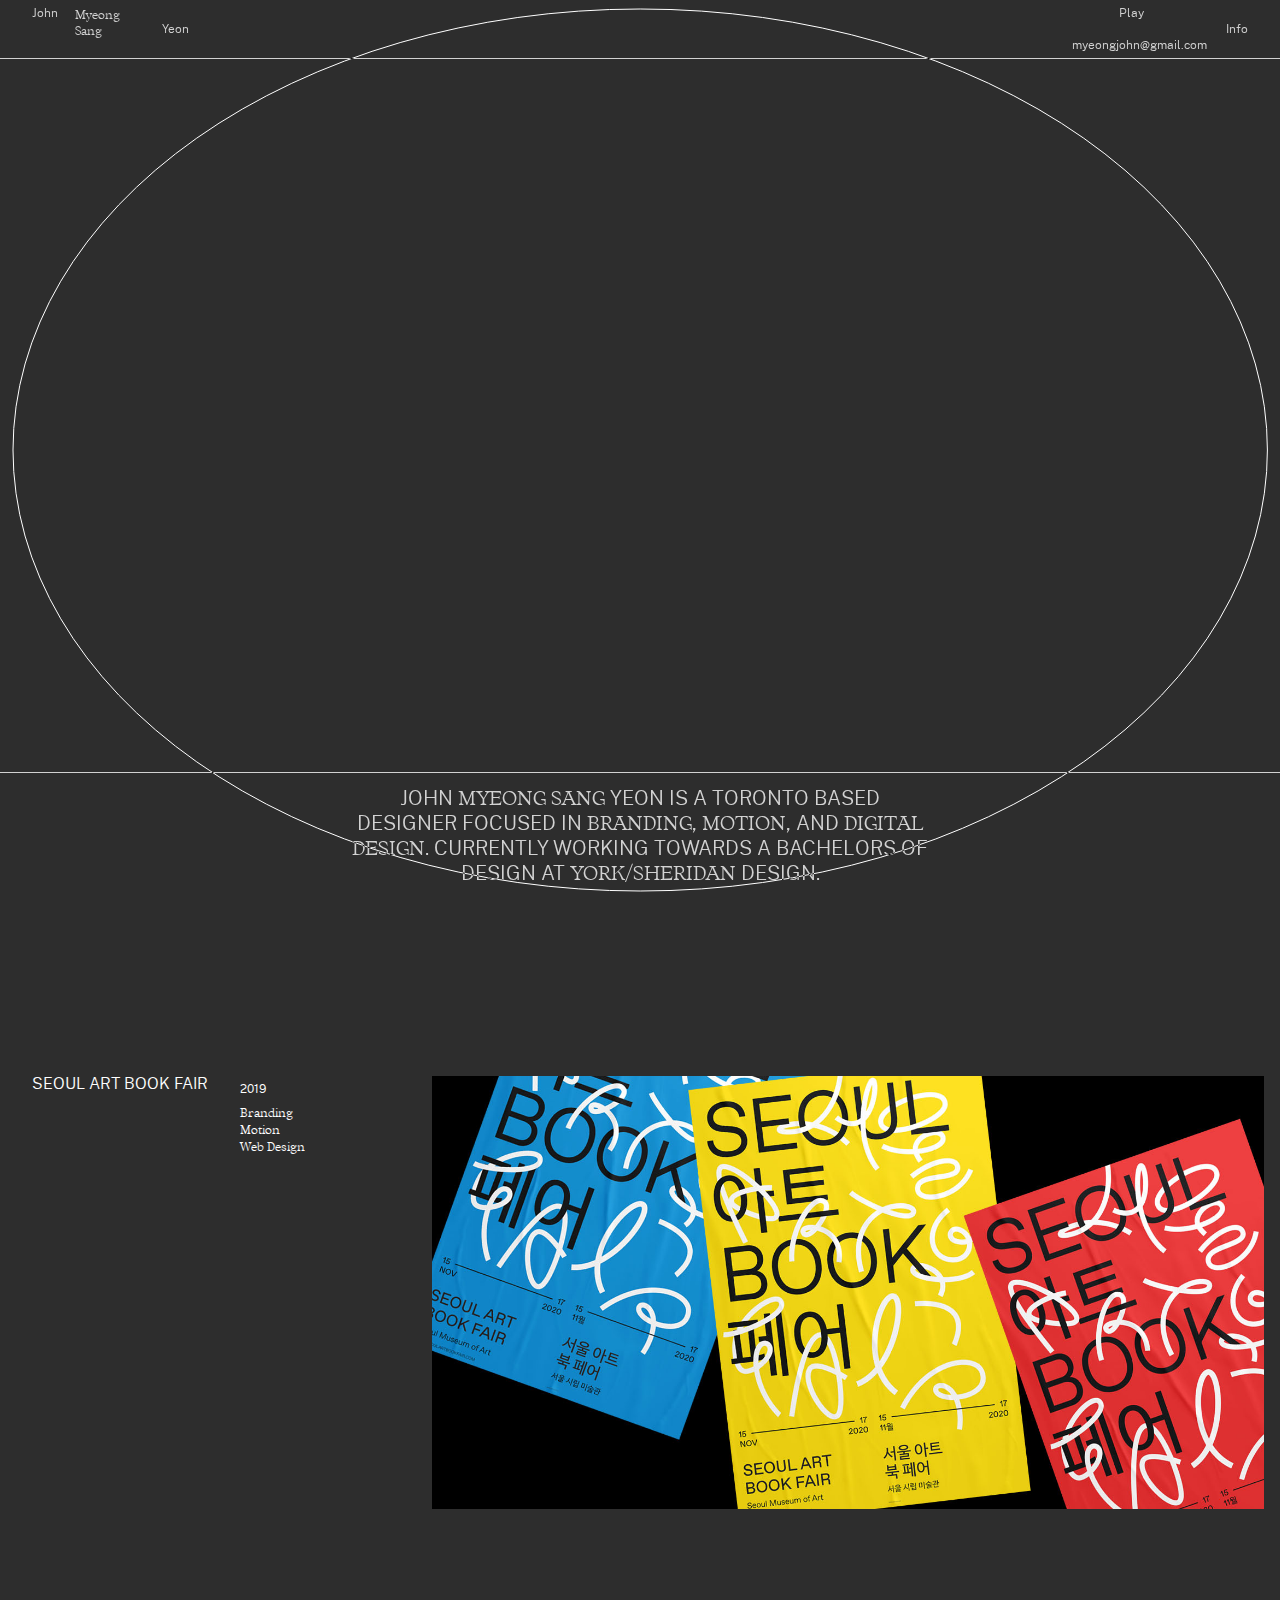
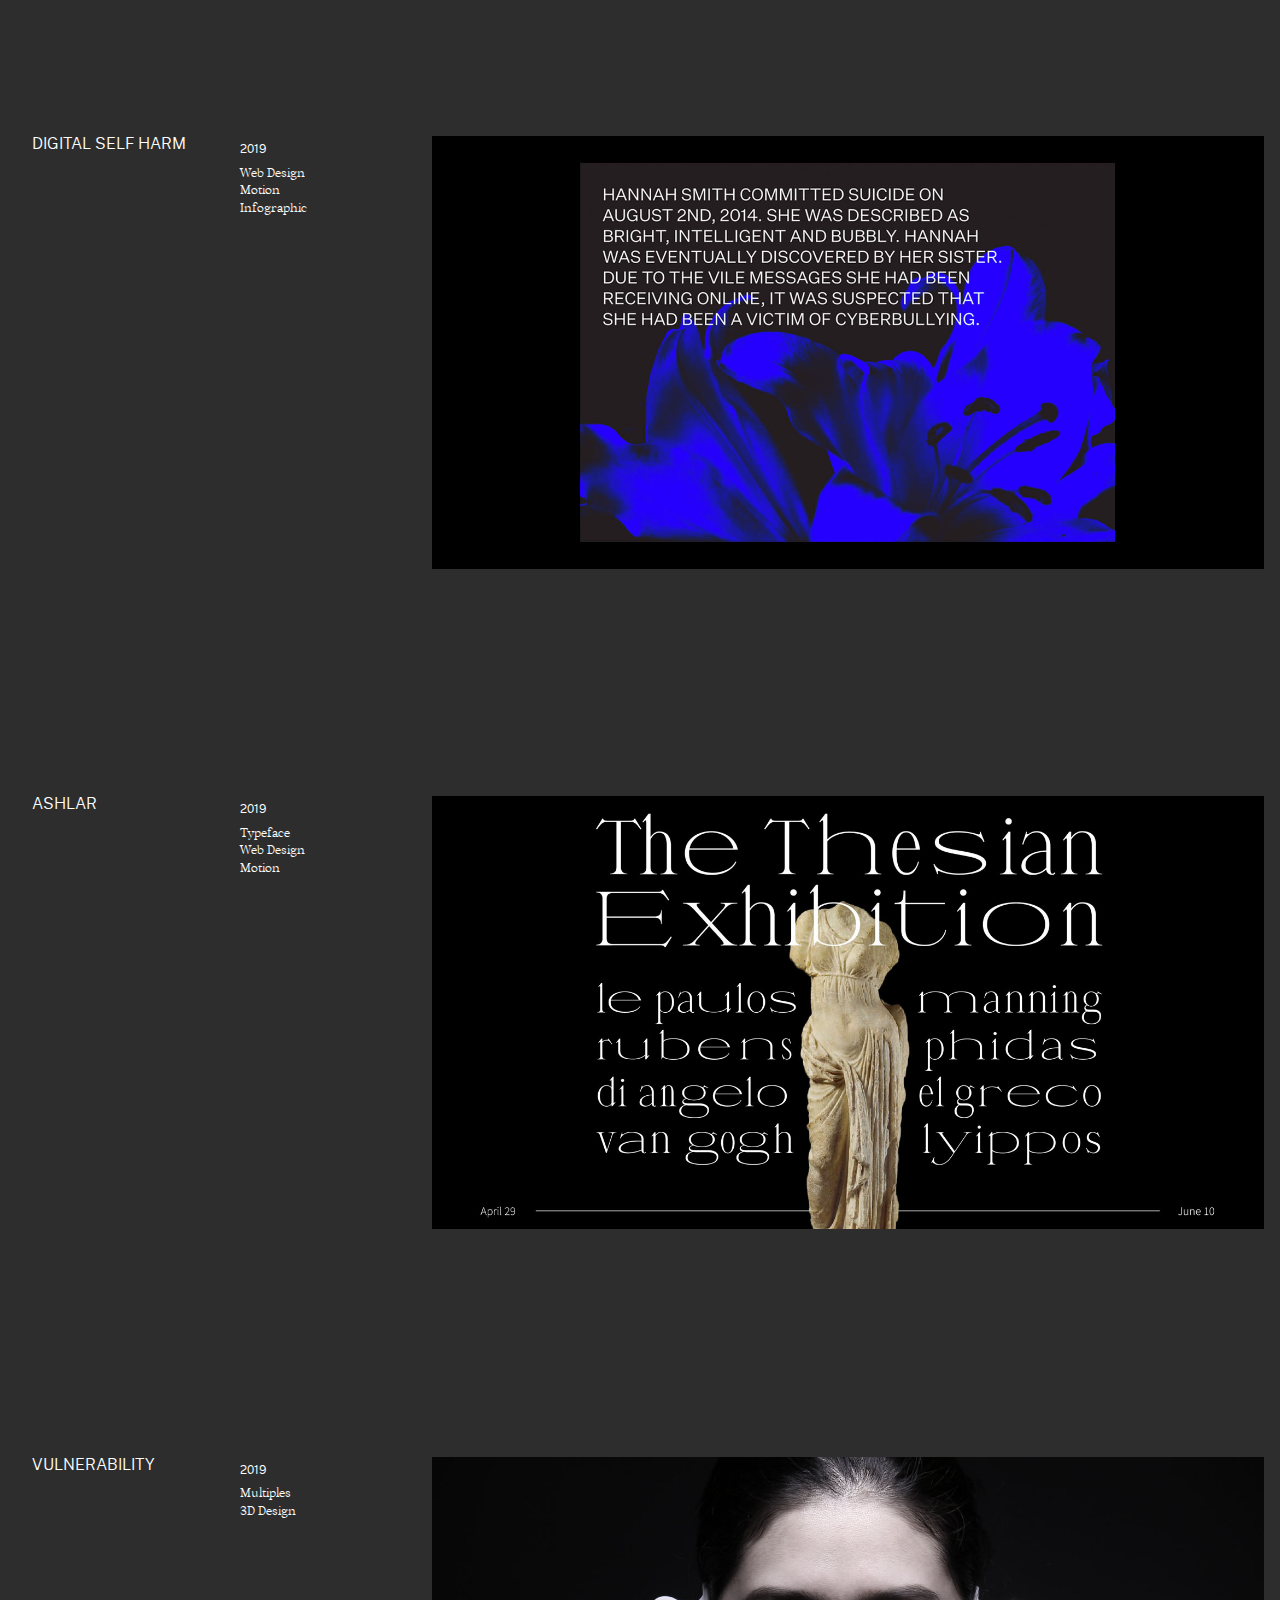
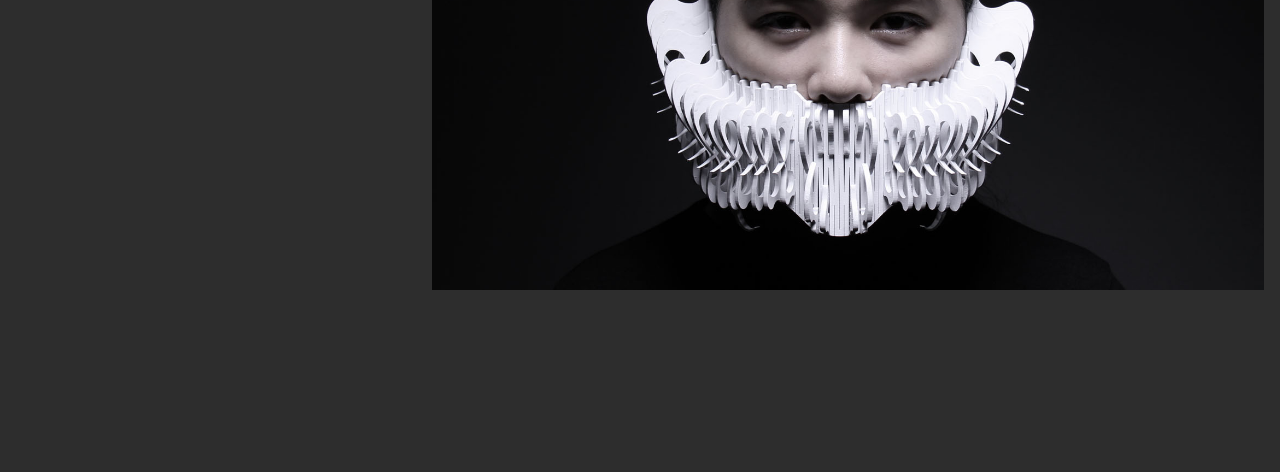
==== commit 9eb412cc: "commit29" ====
--- a/index.html
+++ b/index.html
@@ -25,11 +25,12 @@
     <link rel="icon" type="image/png" href="images/favicon/16x16.png" sizes="16x16" />
     <link rel="icon" type="image/png" href="images/favicon/32x32.png" sizes="32x32" />
     
+    <script src="https://ajax.googleapis.com/ajax/libs/jquery/3.3.1/jquery.min.js"></script>
 </head>
 <body>
   
 <!-- Navigation -->
-<nav>
+<nav id="indexnav">
 <div class="container-fluid">
     <div class="row">
     <div class="col-xs-5" id="nav1">
@@ -67,23 +68,22 @@
         </div>
     </div>
 </div>
+    
 <svg width="98vw" height="98vh" class="blank" >
   <ellipse cx="50%" cy="50%" rx="50%" ry="50%" stroke="#fff" stroke-width="1" fill="none"/>
 </svg>
 
 <div class="container-fluid">
+<div class="project0"></div>
 <div class="project1 row">
-    <div class="id_txt1 col-xs-2">
+    <div class="id_txt1 col-xs-8 col-sm-2">
         <h2>SEOUL ART BOOK FAIR</h2>
     </div>
-    <div class="id_txt1 col-xs-2">
+    <div class="id_txt1 col-xs-4 col-sm-2">
         <h3>2019</h3>
         <p>Branding<br>Motion<br>Web Design</p>
     </div>
-<a href="seoulartbookfair.html" class="pr1_img col-xs-12 col-sm-offset-1 col-sm-7"></a>
-    <h2 class="id_txt2 col-xs-12">SEOUL ART BOOK FAIR</h2>
-    <p class="id_txt2 col-xs-6">2019</p>
-    <p class="id_txt2 col-xs-6">Branding<br>Motion<br>Web Design</p>
+<a href="seoulartbookfair.html" class="pr1_img col-xs-12 col-sm-8"></a>
 </div>
 
 <div class="project2 row">
@@ -94,7 +94,7 @@
         <h3>2019</h3>
         <p>Web Design<br>Motion<br>Infographic</p>
     </div>
-<a href="digitalselfharm.html" class="pr2_img col-xs-12 col-sm-offset-1 col-sm-7" ></a>
+<a href="digitalselfharm.html" class="pr2_img col-xs-12 col-sm-8" ></a>
     <h2 class="id_txt2 col-xs-12">DIGITAL SELF HARM</h2>
     <p class="id_txt2 col-xs-6">2019</p>
     <p class="id_txt2 col-xs-6">Web Design<br>Motion<br>Infographic</p>
@@ -108,7 +108,7 @@
         <h3>2019</h3>
         <p>Typeface<br>Web Design<br>Motion</p>
     </div>
-<a href="ashlar.html" class="pr3_img col-xs-12 col-sm-offset-1 col-sm-7" ></a>
+<a href="ashlar.html" class="pr3_img col-xs-12 col-sm-8" ></a>
     <h2 class="id_txt2 col-xs-12">ASHLAR</h2>
     <p class="id_txt2 col-xs-6">2019</p>
     <p class="id_txt2 col-xs-6">Typeface<br>Web Design<br>Motion</p>
@@ -122,12 +122,27 @@
         <h3>2019</h3>
         <p>Multiples<br>3D Design</p>
     </div>
-<a href="vulnerability.html" class="pr4_img col-xs-12 col-sm-offset-1 col-sm-7" ></a>
+<a href="vulnerability.html" class="pr4_img col-xs-12 col-sm-8" ></a>
     <h2 class="id_txt2 col-xs-12">VULNERABILITY</h2>
     <p class="id_txt2 col-xs-6">2019</p>
     <p class="id_txt2 col-xs-6">Multiples<br>3D Design</p>
 </div>
 </div>
 
+    
+    
+    
+    
+<script>
+    $(window).on("scroll", function() {
+    var w = $(window).height()*0.98;
+        //this is 100%vh
+    var c = w - Math.min(w, $(document).scrollTop());
+        //this scrolls and reduces at the same time
+    $(".blank").height(c);
+        //assigns new height to ".blank"
+});
+</script>
+    
 </body>
 </html>--- a/css/styles.css
+++ b/css/styles.css
@@ -298,7 +298,7 @@
     opacity: 0;
 }
 .infovenn2 h3:nth-child(3),.infovenn1 p:nth-child(3) {
-    top: -1.3vw;
+    top: -1.35vw;
     -webkit-animation-delay: 3s;
     -moz-animation-delay: 3s;
     -ms-animation-delay: 3s;
@@ -306,7 +306,7 @@
     animation-delay: 3s;
 }
 .infovenn2 h3:nth-child(4),.infovenn1 p:nth-child(4) {
-    top: -2.6vw;
+    top: -2.7vw;
     -webkit-animation-delay: 6s;
     -moz-animation-delay: 6s;
     -ms-animation-delay: 6s;
@@ -464,12 +464,31 @@
     text-align: center;
     margin-top: 6vw;
 }
+#a_poster1, #a_poster2 {
+    height: 45vw;
+    background-position: center;
+    background-repeat: no-repeat;
+    background-size: contain;
+    margin-bottom: 5vw;
+}
+#a_poster1 {
+    background-image: url(../images/ASHLAR/a_poster1.jpg);
+}
+#a_poster2 {
+    background-image: url(../images/ASHLAR/a_poster2.jpg);
+}
+#ashlarassets h4{
+    margin-bottom: 8vw;
+}
+#ashalpha {
+    margin-top: 6vw;
+    margin-bottom: 10vw;
+}
+
 /*-- DIGITAL SELF HARM --------------------------------------*/
-.mobi {
-   display: none; 
-}
 #dshimg {
     margin-top: 0vw;
+    margin-bottom: 8vw;
 }
 #dshimg h3 {
     margin-top: 1vw;
@@ -519,8 +538,8 @@
     h2 {font-size: 3.733vw;}
     h3, p, nav h3, nav p, h4 {font-size: 2.933vw; line-height: 3.467vw;} --*/
     
-    h2, h4 {font-size: 4.4vw; line-height: 5.7vw;}
-    h3, p, nav h3, nav p{font-size: 3.1vw; line-height: 4.2vw;} 
+    h2 {font-size: 4.4vw; line-height: 5.7vw;}
+    h3, p, nav h3, nav p, h4{font-size: 3.1vw; line-height: 4.2vw;} 
     h5 {font-size: 6vw;}
     nav h3 {line-height: inherit}
     .assets {
@@ -528,6 +547,13 @@
         padding-right: 1rem;
     }
     nav p{margin-top: 0.68vw;}
+    #indexnav {
+        mix-blend-mode: exclusion;
+    }
+    nav{
+        mix-blend-mode: normal;
+        background-color: #2D2D2D;
+    }
 /* -- index -- */
     .index1 h1 {font-size: 2.6vw;}
     .index1 br {display: none;}
@@ -550,7 +576,7 @@
         display: none;
     }
     .prefoot {
-        top: 10.6vw;
+        top: 10.2vw;
         padding-left: 1rem;
         padding-right: 1rem;
         line-height: 0;
@@ -564,7 +590,9 @@
         top: 20vw;
     }
     .ftemail h2{
-        padding: 1vw;    
+        font-size: 3.1vw;
+        padding-top: 0.5vw;   
+        padding-bottom: 1.6vw;
     }
 
 
@@ -626,9 +654,6 @@
         margin-top: 22vw; padding: 0;
 }
 /*-- DSH --*/
-    .deski {display: none;}
-    .mobi {display: inherit;
-    margin-bottom: 2vw;}
     #dshvid {
         margin-top: 5vw;
     }
@@ -641,10 +666,22 @@
     #dshp {
         margin-top: 2vw;
     }
+    #dshimg {
+    margin-bottom: 15vw;
+}
 /*-- ASHLAR --*/
     .ashlarlink,.dshlink {
         width: 45vw;
         padding-top: 3.5vw;
+    }
+    #a_poster1, #a_poster2 {
+        height: 60vw;
+    }
+    #ashalpha {
+        margin-bottom: 20vw;
+    }
+    .ashlarlink {
+        padding-bottom: 3vw;
     }
 /*-- MASK --*/
     .maskintrosm {
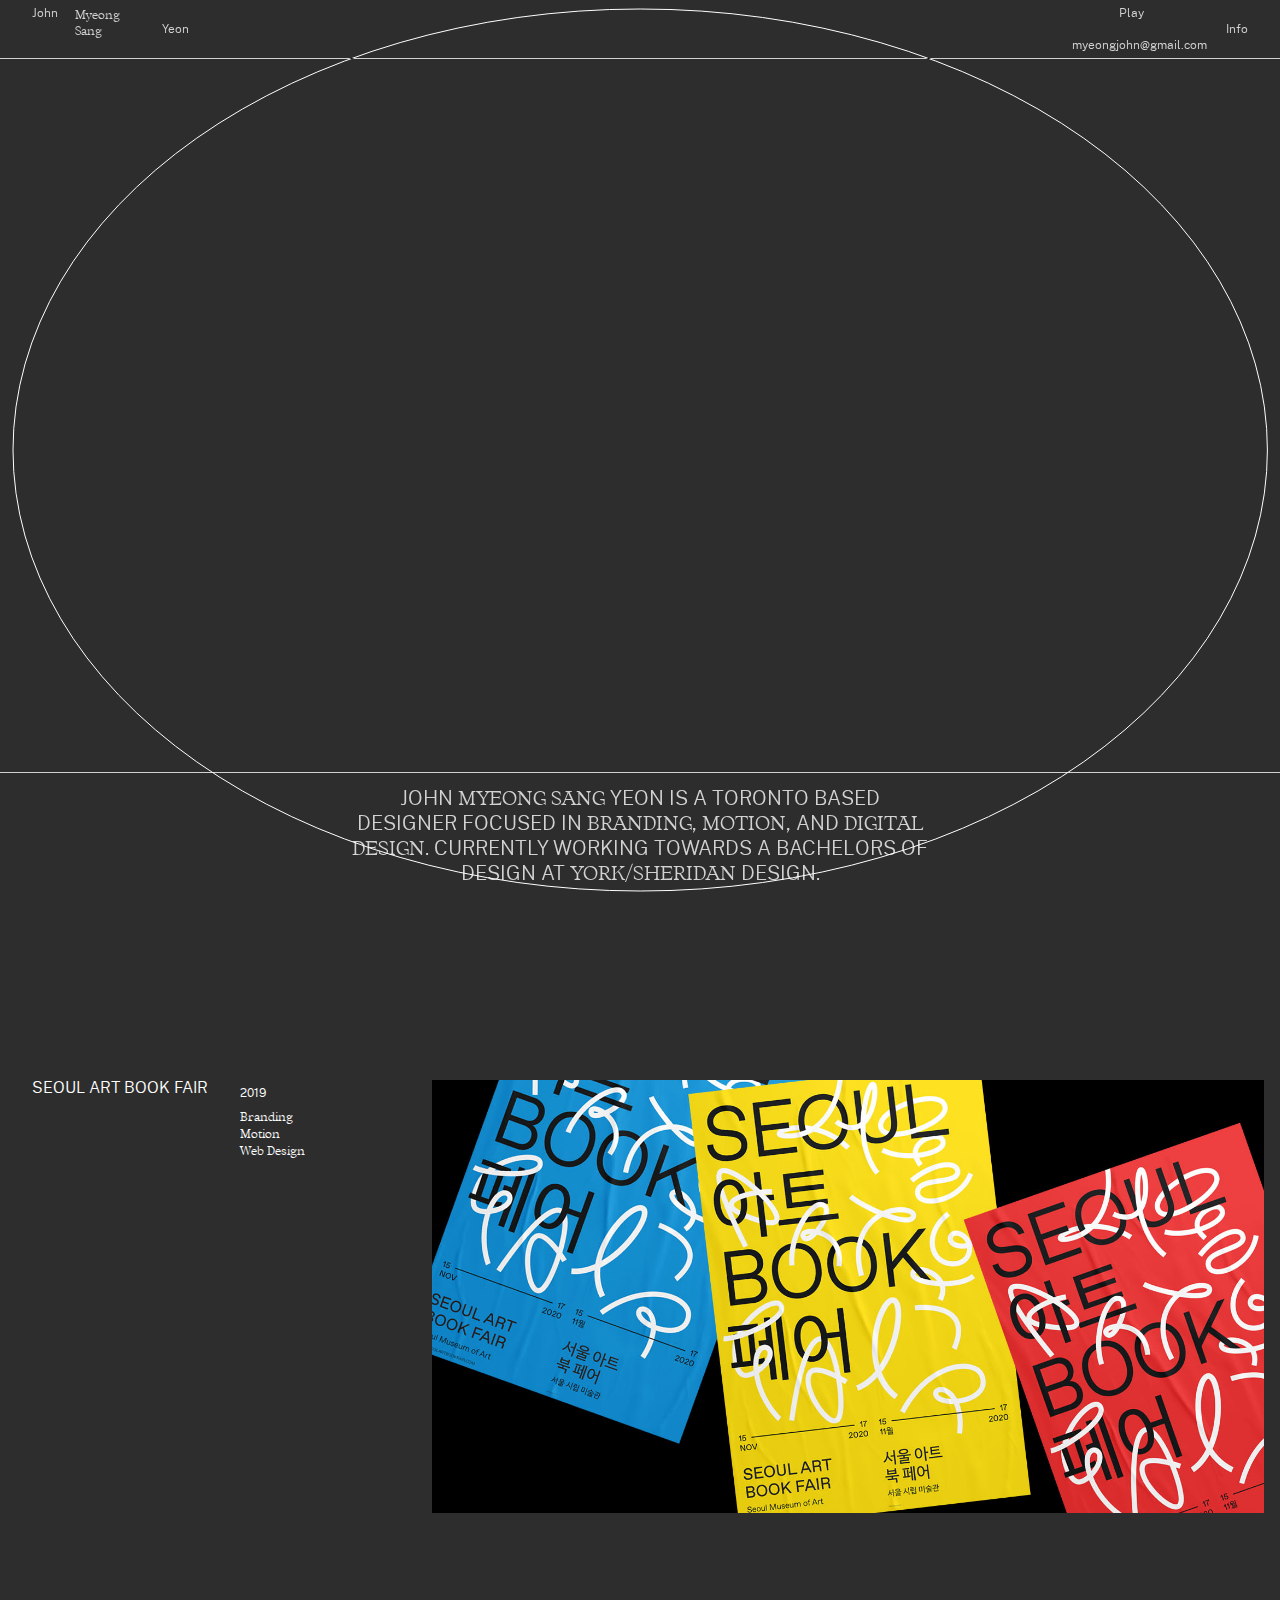
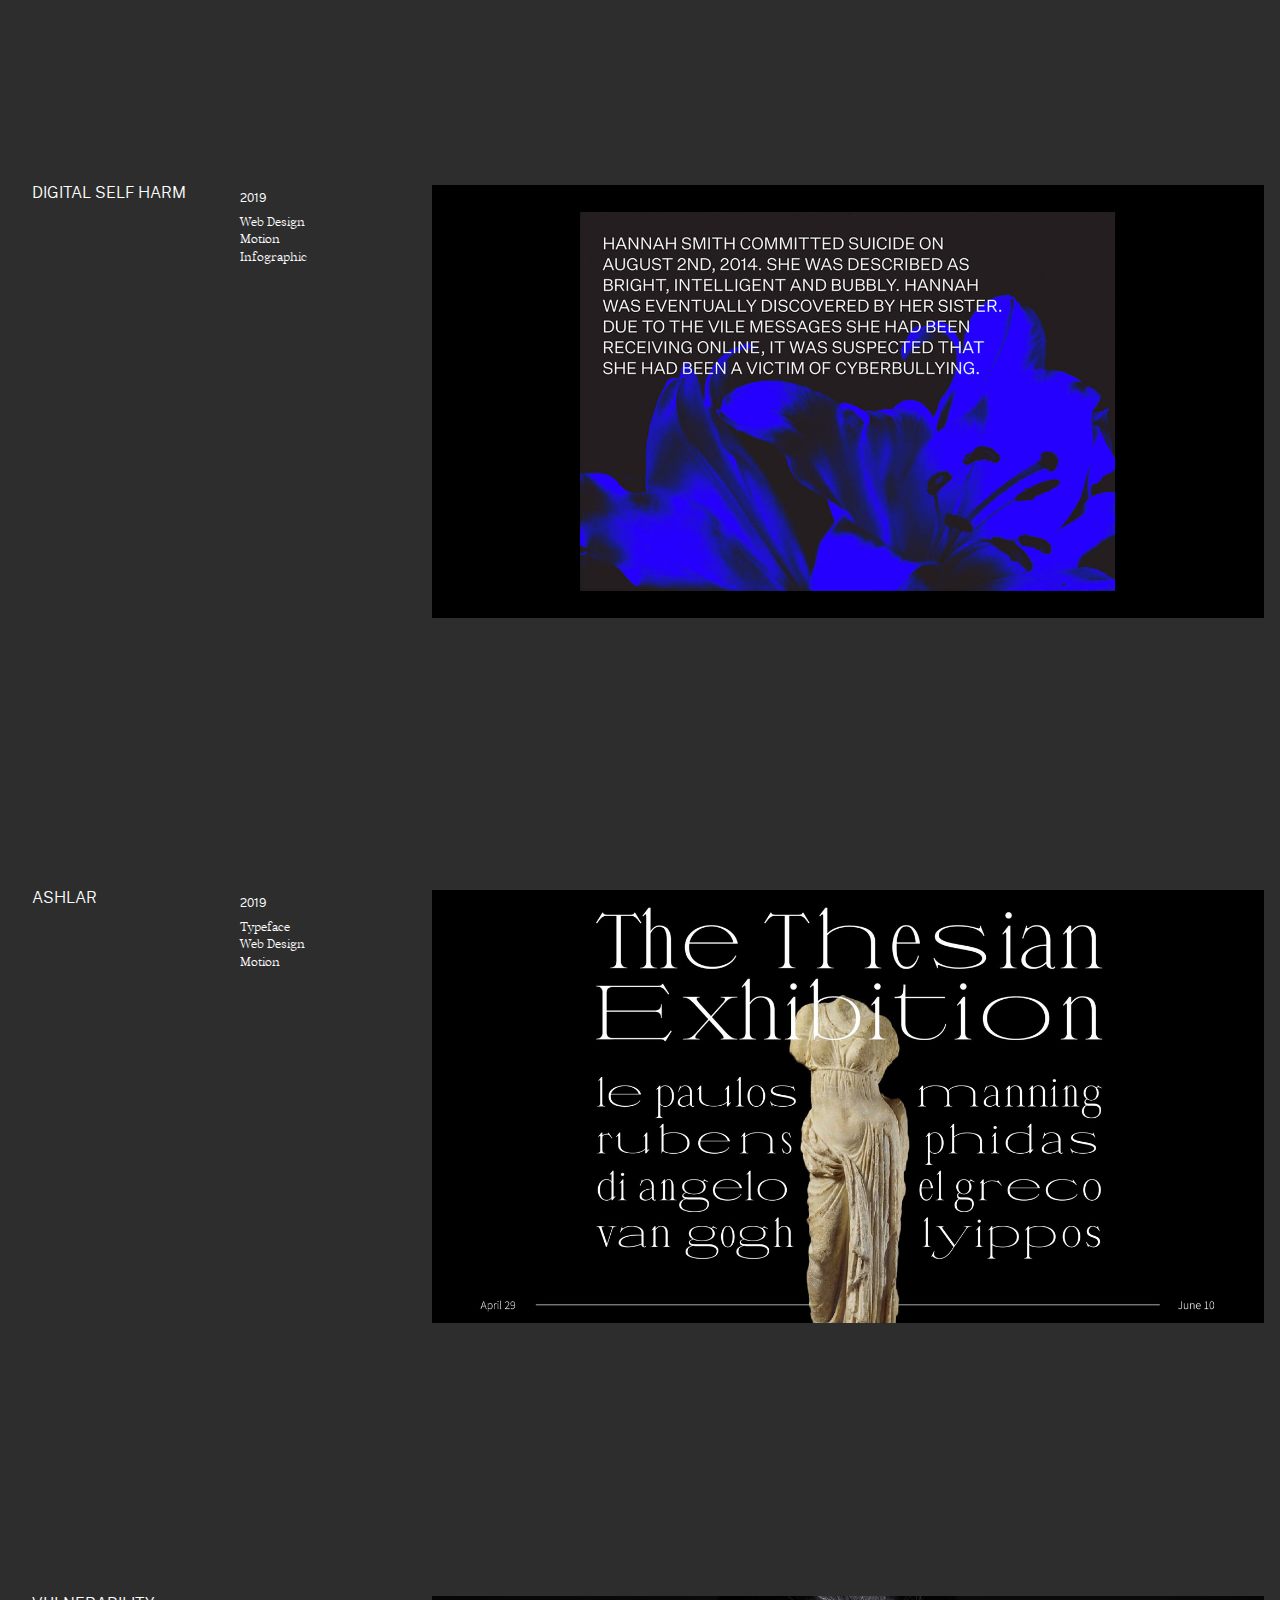
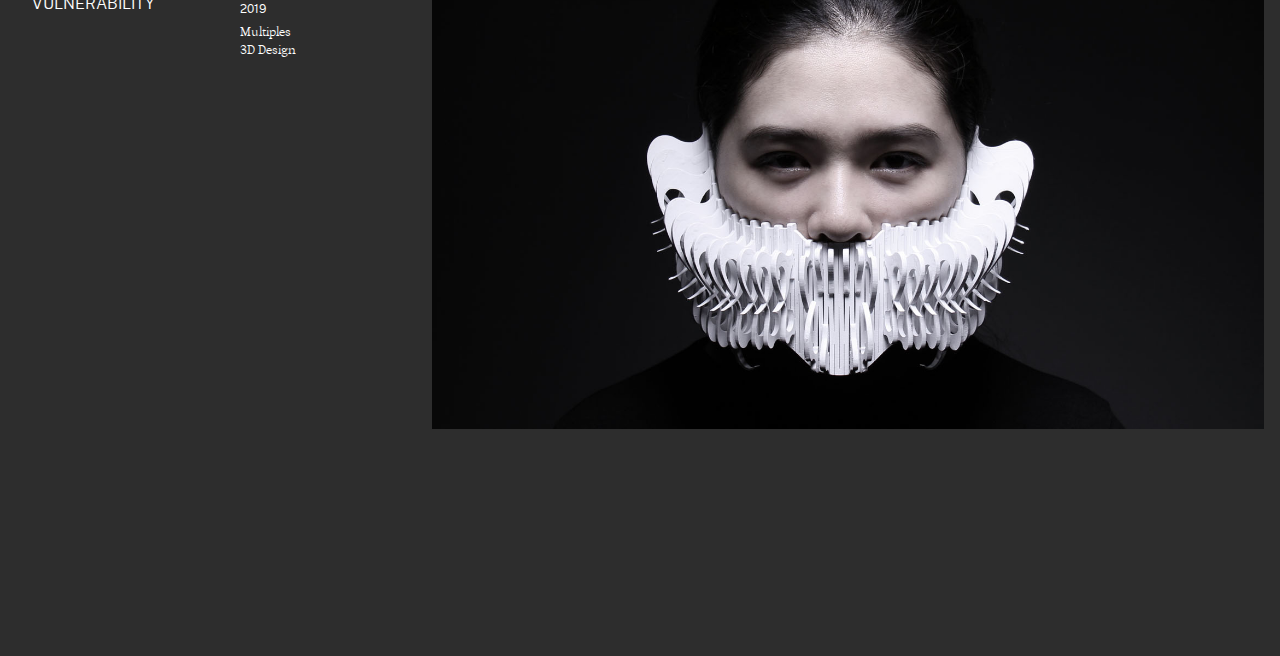
==== commit 6c9d20ef: "commit31" ====
--- a/index.html
+++ b/index.html
@@ -87,45 +87,48 @@
 </div>
 
 <div class="project2 row">
-    <div class="id_txt1 col-xs-2">
+    <div class="id_txt1 col-xs-8 col-sm-2">
         <h2>DIGITAL SELF HARM</h2>
     </div>
-    <div class="id_txt1 col-xs-2">
+    <div class="id_txt1 col-xs-4 col-sm-2">
         <h3>2019</h3>
         <p>Web Design<br>Motion<br>Infographic</p>
     </div>
 <a href="digitalselfharm.html" class="pr2_img col-xs-12 col-sm-8" ></a>
-    <h2 class="id_txt2 col-xs-12">DIGITAL SELF HARM</h2>
+    <!-- <h2 class="id_txt2 col-xs-12">DIGITAL SELF HARM</h2>
     <p class="id_txt2 col-xs-6">2019</p>
     <p class="id_txt2 col-xs-6">Web Design<br>Motion<br>Infographic</p>
+    -->
 </div>
     
 <div class="project3 row">
-    <div class="id_txt1 col-xs-2">
+    <div class="id_txt1 col-xs-8 col-sm-2">
         <h2>ASHLAR</h2>
     </div>
-    <div class="id_txt1 col-xs-2">
+    <div class="id_txt1 col-xs-4 col-sm-2">
         <h3>2019</h3>
         <p>Typeface<br>Web Design<br>Motion</p>
     </div>
 <a href="ashlar.html" class="pr3_img col-xs-12 col-sm-8" ></a>
-    <h2 class="id_txt2 col-xs-12">ASHLAR</h2>
+    <!-- <h2 class="id_txt2 col-xs-12">ASHLAR</h2>
     <p class="id_txt2 col-xs-6">2019</p>
-    <p class="id_txt2 col-xs-6">Typeface<br>Web Design<br>Motion</p>
+<p class="id_txt2 col-xs-6">Typeface<br>Web Design<br>Motion</p>
+-->
 </div>
 
 <div class="project4 row">
-    <div class="id_txt1 col-xs-2">
+    <div class="id_txt1 col-xs-8 col-sm-2">
         <h2>VULNERABILITY</h2>
     </div>
-    <div class="id_txt1 col-xs-2">
+    <div class="id_txt1 col-xs-4 col-sm-2">
         <h3>2019</h3>
         <p>Multiples<br>3D Design</p>
     </div>
 <a href="vulnerability.html" class="pr4_img col-xs-12 col-sm-8" ></a>
-    <h2 class="id_txt2 col-xs-12">VULNERABILITY</h2>
+    <!--<h2 class="id_txt2 col-xs-12">VULNERABILITY</h2>
     <p class="id_txt2 col-xs-6">2019</p>
     <p class="id_txt2 col-xs-6">Multiples<br>3D Design</p>
+-->
 </div>
 </div>
 
--- a/css/styles.css
+++ b/css/styles.css
@@ -211,11 +211,15 @@
 /*-- index END --------------------------------------*/
 
 
-.blank, .blankleft, .blankright, .blankfoot{
-    margin: 1vh 1vw 15vh 1vw;
+.blank{
+    margin: 1vh 1vw;
     overflow: visible;
-}
-
+    position: fixed;
+}
+
+.project0 {
+    height: 115vh;
+}
 
 /*-- NAV --*/
 
@@ -224,7 +228,7 @@
 
 /*-- Projects --------------------------------------*/
 .project1, .project2, .project3, .project4 {
-    padding: 5vh 0 20vh 0;
+    padding: 5vh 0 25vh 0;
 }
 .pr1_img, .pr2_img, .pr3_img, .pr4_img {
     background-size: contain; 
@@ -394,7 +398,9 @@
 .plstf {
     margin-top: 8vw;
 }
-
+.plstf img{
+    margin-bottom: 1vw;
+}
 
 
 
@@ -549,6 +555,7 @@
     nav p{margin-top: 0.68vw;}
     #indexnav {
         mix-blend-mode: exclusion;
+        background-color: rgba(0,0,0,0);
     }
     nav{
         mix-blend-mode: normal;
@@ -557,11 +564,12 @@
 /* -- index -- */
     .index1 h1 {font-size: 2.6vw;}
     .index1 br {display: none;}
-    .pr1_img, .pr2_img, .pr3_img, .pr4_img {height: 45vw;}
-    .project1, .project2, .project3, .project4 {padding: 3vh 0;}
-    .id_txt2{display: block; padding-top: 1.5vw;}
-    .id_txt1{display: none;}
-    .project4 {margin-bottom: 10vh;}
+    .pr1_img, .pr2_img, .pr3_img, .pr4_img {height: 45vw; margin-top: 3vh}
+    .project1, .project2, .project3, .project4 {padding: 8vh 0;}
+    .project0 {height: 95vh;}
+/*-- .id_txt2{display: block; padding-top: 1.5vw;}
+    .id_txt1{display: none;} --*/
+    .project4 {margin-bottom: 15vh;}
     
 /*-- Footer --*/
     .leftftvn, .rightftvn, .centerftvn {
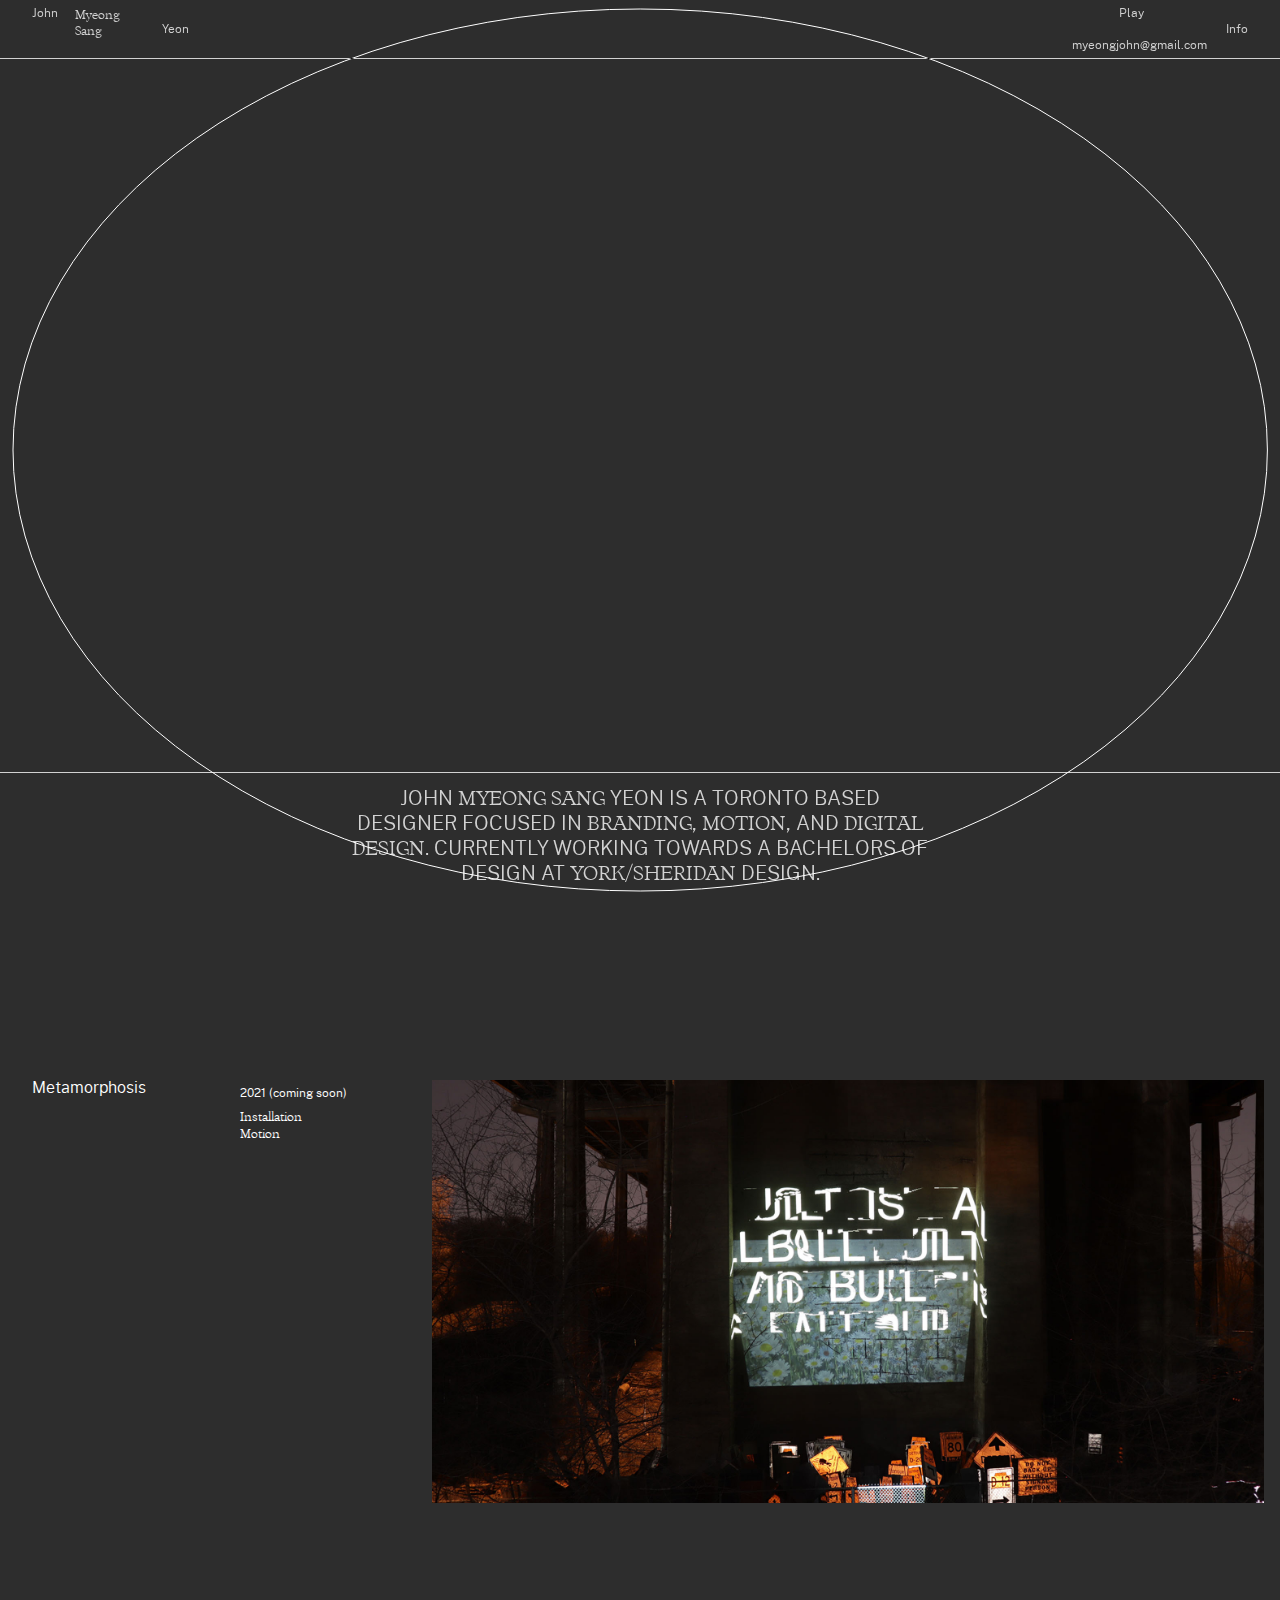
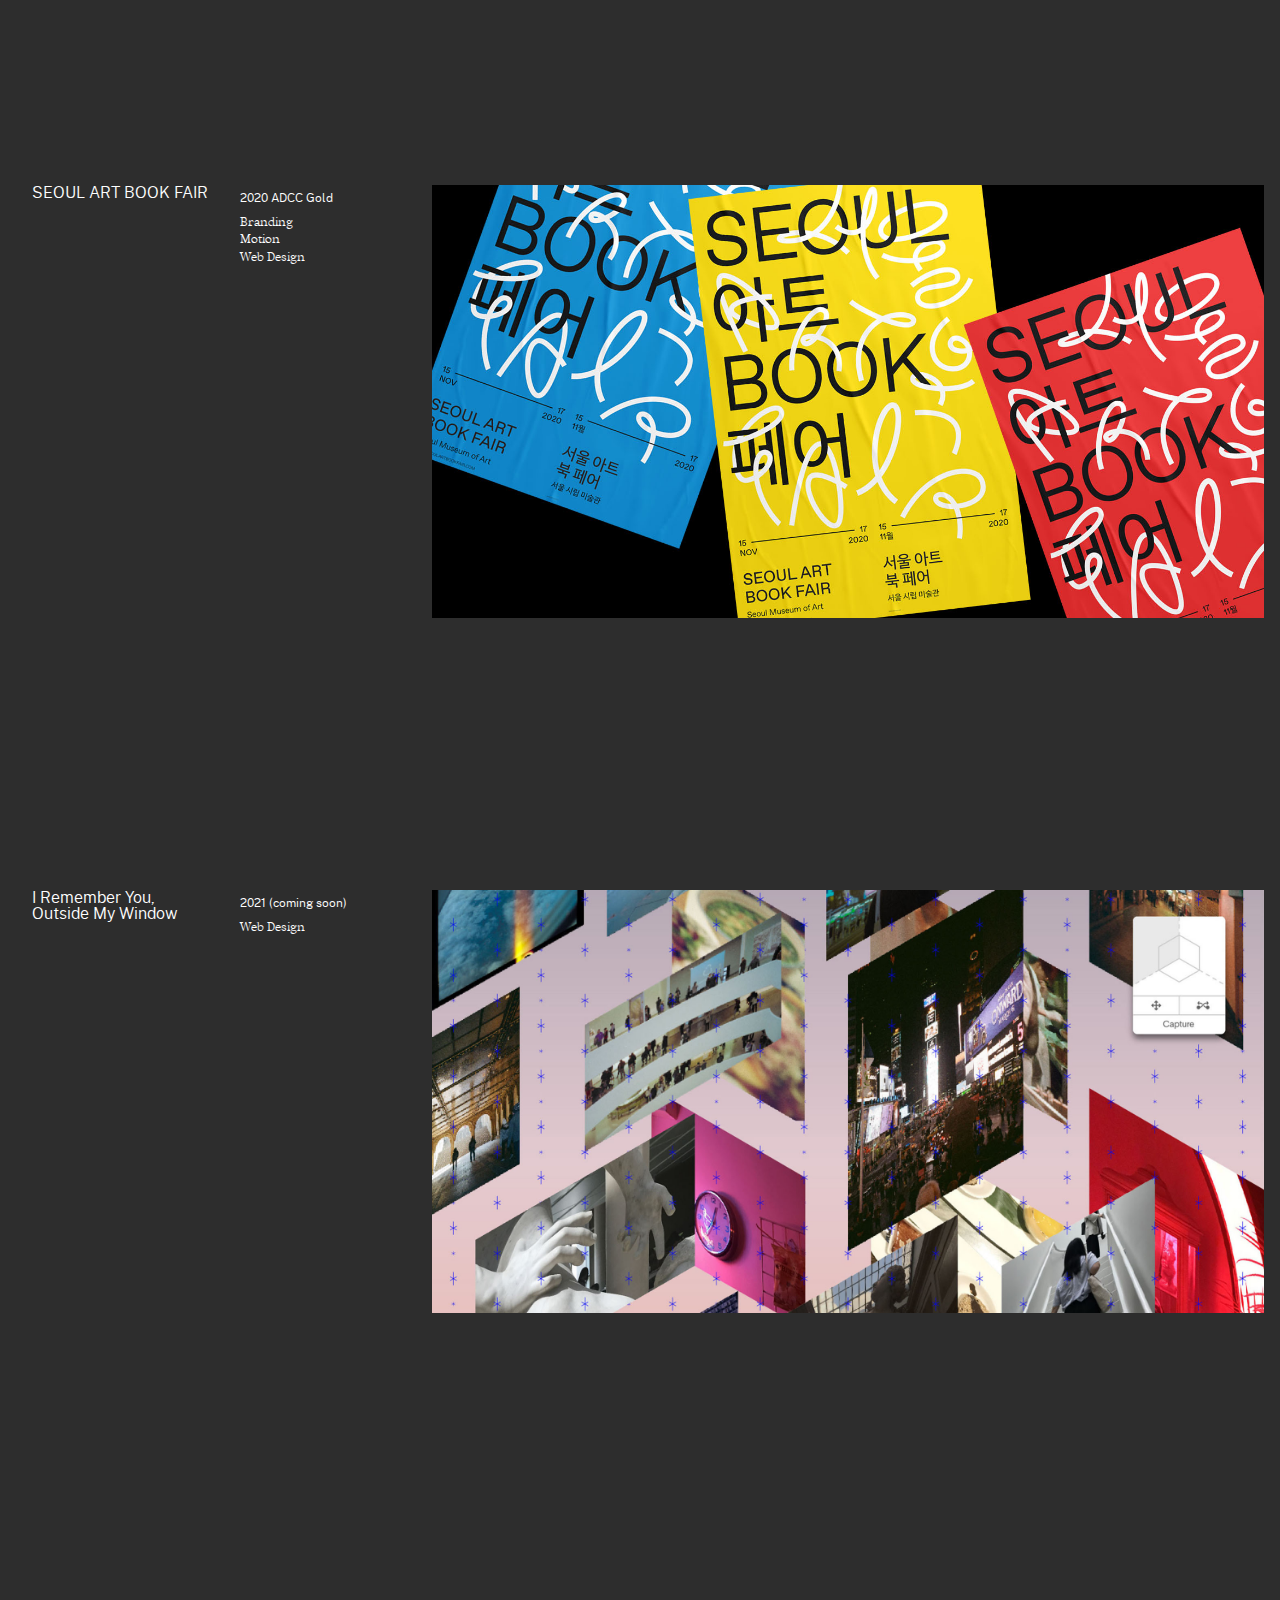
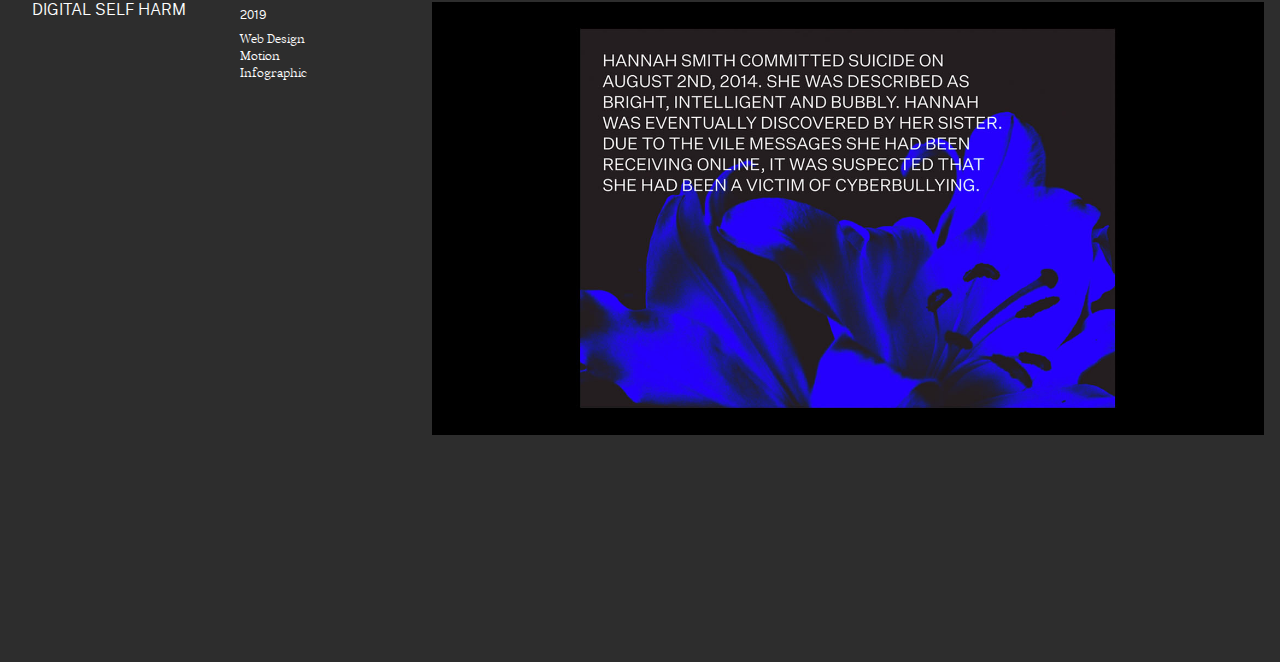
==== commit b4627182: "commit33" ====
--- a/index.html
+++ b/index.html
@@ -75,18 +75,42 @@
 
 <div class="container-fluid">
 <div class="project0"></div>
+
 <div class="project1 row">
+    <div class="id_txt1 col-xs-8 col-sm-2">
+        <h2>Metamorphosis</h2>
+    </div>
+    <div class="id_txt1 col-xs-4 col-sm-2">
+        <h3>2021 (coming soon)</h3>
+        <p>Installation<br>Motion</p>
+    </div>
+<a href="https://vimeo.com/537704461" target="_blank" class="pr5_img col-xs-12 col-sm-8"></a>
+</div>
+    
+<div class="project2 row">
     <div class="id_txt1 col-xs-8 col-sm-2">
         <h2>SEOUL ART BOOK FAIR</h2>
     </div>
     <div class="id_txt1 col-xs-4 col-sm-2">
-        <h3>2019</h3>
+        <h3>2020 ADCC Gold </h3>
         <p>Branding<br>Motion<br>Web Design</p>
     </div>
 <a href="seoulartbookfair.html" class="pr1_img col-xs-12 col-sm-8"></a>
 </div>
 
-<div class="project2 row">
+<div class="project3 row">
+    <div class="id_txt1 col-xs-8 col-sm-2">
+        <h2>I Remember You, Outside My Window</h2>
+    </div>
+    <div class="id_txt1 col-xs-4 col-sm-2">
+        <h3>2021 (coming soon)</h3>
+        <p>Web Design</p>
+    </div>
+<p class="pr6_img col-xs-12 col-sm-8"></p>
+</div>
+
+    
+<div class="project4 row">
     <div class="id_txt1 col-xs-8 col-sm-2">
         <h2>DIGITAL SELF HARM</h2>
     </div>
@@ -100,7 +124,8 @@
     <p class="id_txt2 col-xs-6">Web Design<br>Motion<br>Infographic</p>
     -->
 </div>
-    
+
+<!--
 <div class="project3 row">
     <div class="id_txt1 col-xs-8 col-sm-2">
         <h2>ASHLAR</h2>
@@ -114,8 +139,13 @@
     <p class="id_txt2 col-xs-6">2019</p>
 <p class="id_txt2 col-xs-6">Typeface<br>Web Design<br>Motion</p>
 -->
+<!--
+
 </div>
 
+-->
+    
+<!--
 <div class="project4 row">
     <div class="id_txt1 col-xs-8 col-sm-2">
         <h2>VULNERABILITY</h2>
@@ -129,7 +159,10 @@
     <p class="id_txt2 col-xs-6">2019</p>
     <p class="id_txt2 col-xs-6">Multiples<br>3D Design</p>
 -->
+<!--
 </div>
+-->    
+
 </div>
 
     
--- a/css/styles.css
+++ b/css/styles.css
@@ -230,7 +230,7 @@
 .project1, .project2, .project3, .project4 {
     padding: 5vh 0 25vh 0;
 }
-.pr1_img, .pr2_img, .pr3_img, .pr4_img {
+.pr1_img, .pr2_img, .pr3_img, .pr4_img, .pr5_img, .pr6_img{
     background-size: contain; 
     background-repeat: no-repeat;
     background-position: top center;
@@ -260,6 +260,12 @@
 }
 .pr4_img {
     background-image: url(../images/MASK/MASK_head.jpg);
+}
+.pr5_img {
+    background-image: url(../comingsoon/metamorphosis_cover.jpg);
+}
+.pr6_img {
+    background-image: url(../comingsoon/iryomw_cover.jpg);
 }
 
 /*-- info --------------------------------------*/
@@ -564,7 +570,7 @@
 /* -- index -- */
     .index1 h1 {font-size: 2.6vw;}
     .index1 br {display: none;}
-    .pr1_img, .pr2_img, .pr3_img, .pr4_img {height: 45vw; margin-top: 3vh}
+    .pr1_img, .pr2_img, .pr3_img, .pr4_img, .pr5_img, .pr6_img{height: 45vw; margin-top: 3vh}
     .project1, .project2, .project3, .project4 {padding: 8vh 0;}
     .project0 {height: 95vh;}
 /*-- .id_txt2{display: block; padding-top: 1.5vw;}
@@ -734,7 +740,7 @@
 @media screen and (min-width: 768px) and (max-width:1366px){
     /* -- main things -- */
     /* -- index -- */
-    .pr1_img, .pr2_img, .pr3_img, .pr4_img {height: 35vw;}
+    .pr1_img, .pr2_img, .pr3_img, .pr4_img, .pr5_img, .pr6_img{height: 35vw;}
     .index1 h1 {font-size: 1.45vw;}
     .project1, .project2, .project3, .project4 {padding: 3vh 0;}
     .project4 {margin-bottom: 15vh;}
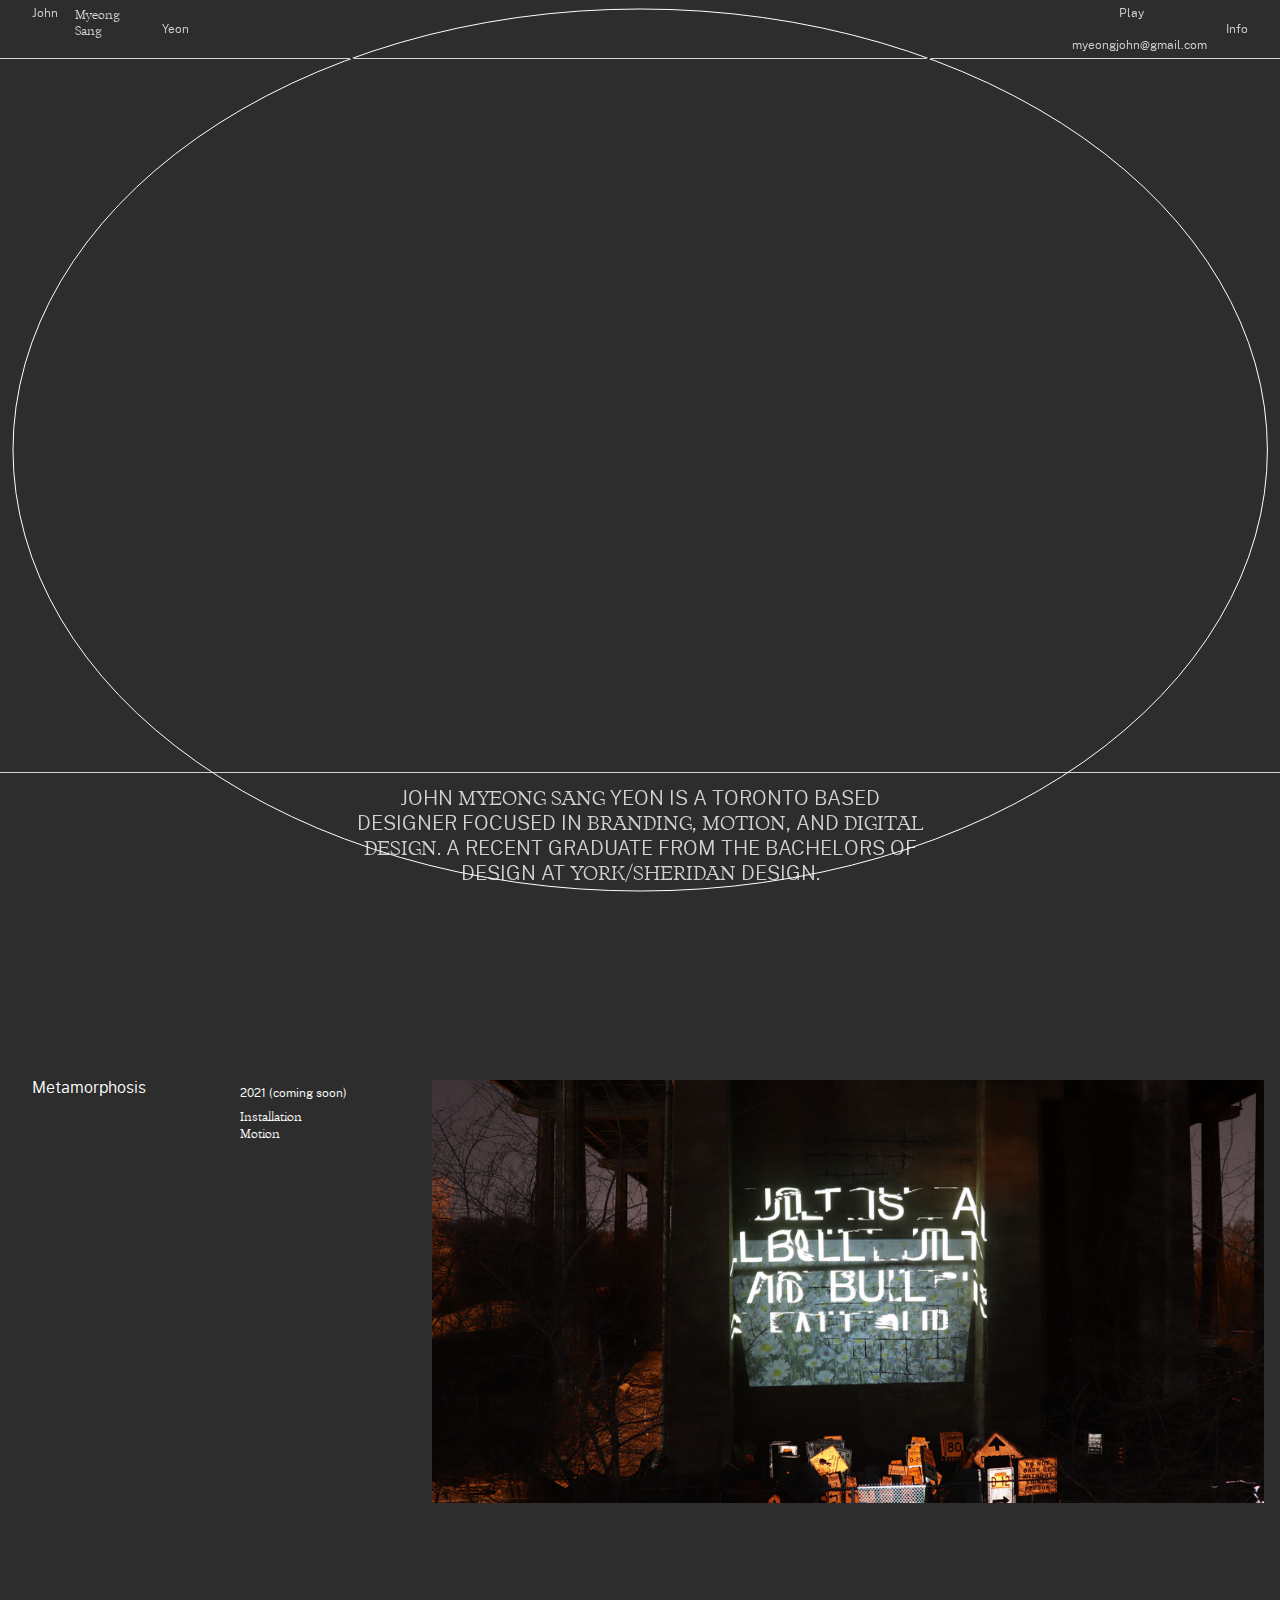
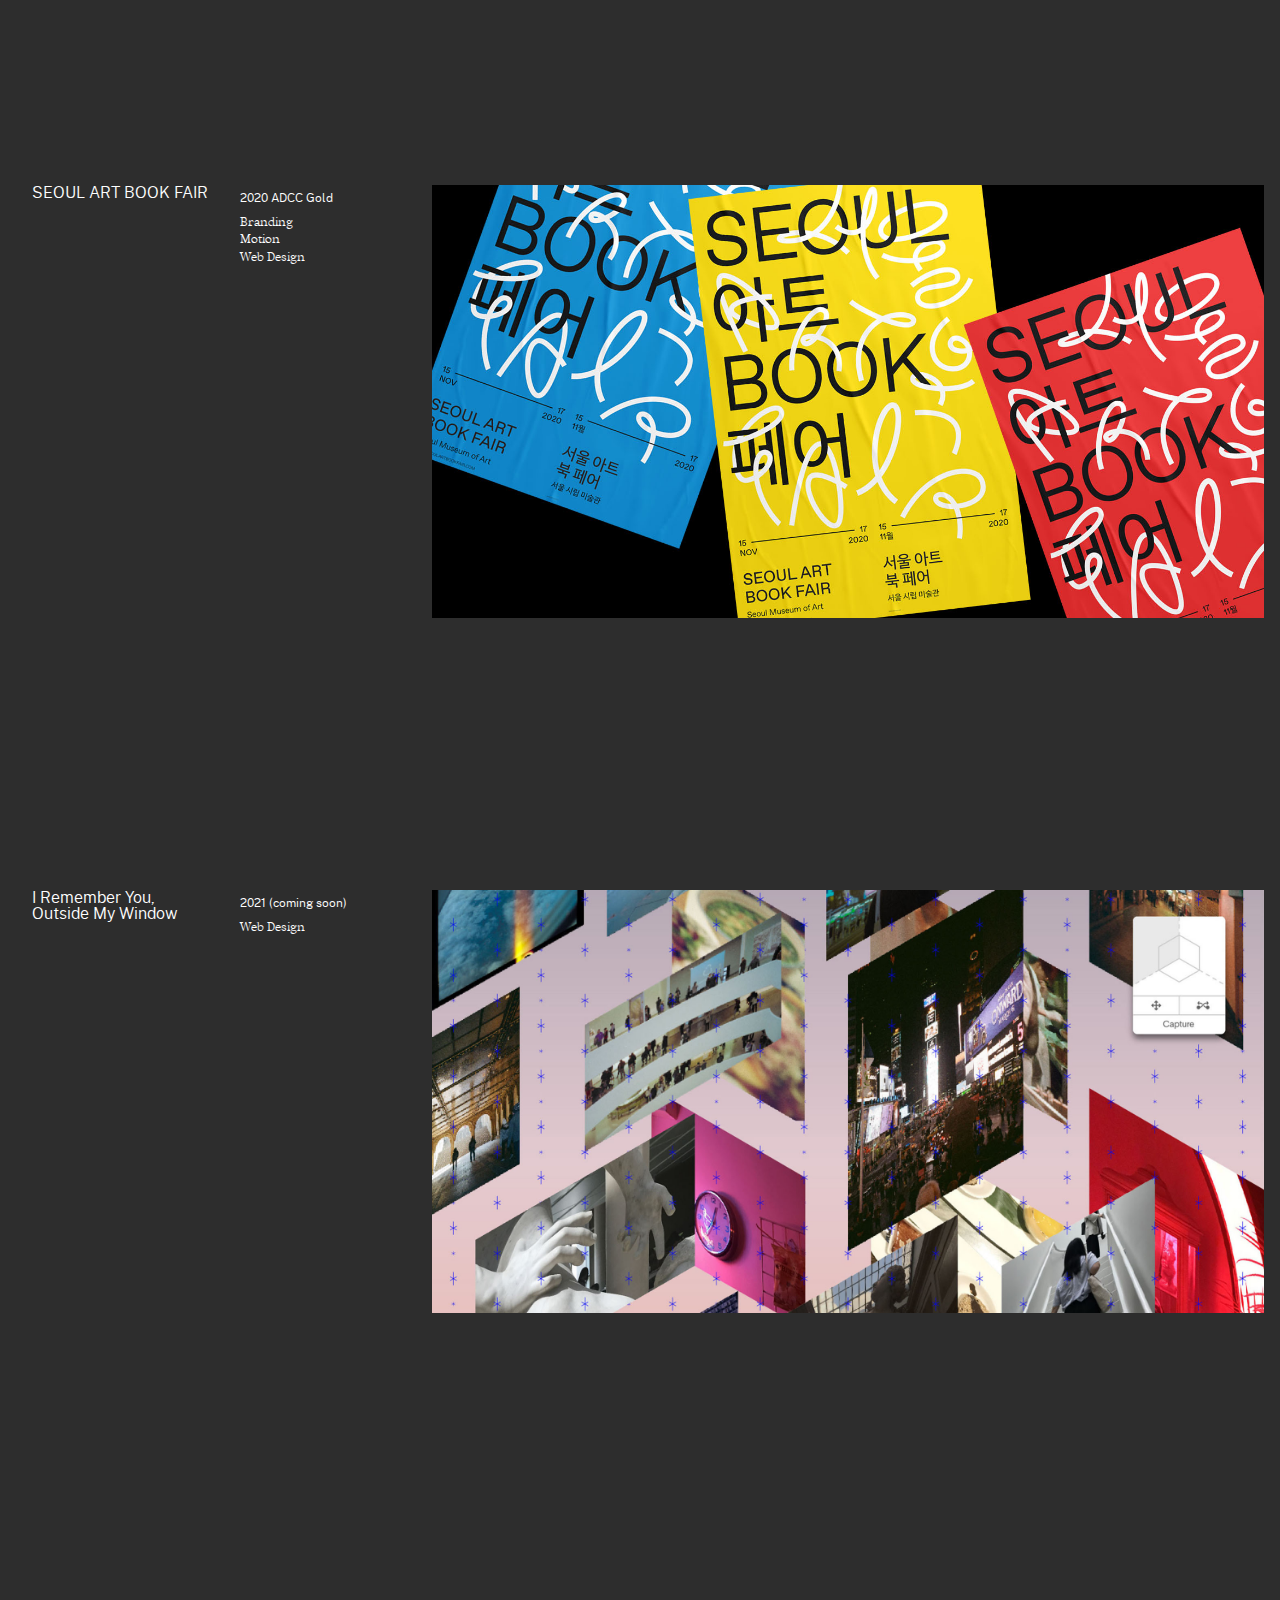
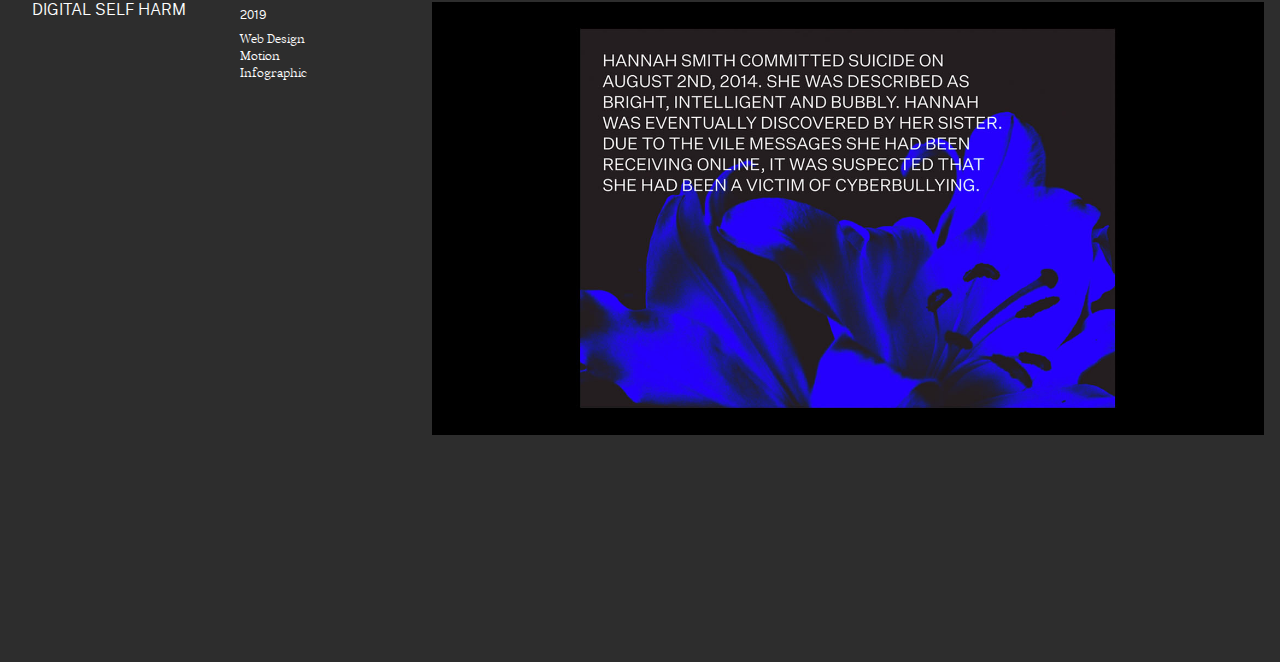
==== commit 1495f3e7: "Commit 35" ====
--- a/index.html
+++ b/index.html
@@ -63,7 +63,7 @@
     <div class="container-fluid">
         <div class="row">
             <h1 class="col-xs-12 col-sm-offset-3 col-sm-6"> 
-                JOHN <span class="ortspan">MYEONG SANG</span> YEON IS A TORONTO BASED <br>DESIGNER FOCUSED IN <span class="ortspan">BRANDING</span>, <span class="ortspan">MOTION</span>, AND <span class="ortspan">DIGITAL DESIGN</span>. CURRENTLY WORKING TOWARDS A BACHELORS OF DESIGN <span style="white-space:nowrap">AT <span class="ortspan">YORK/SHERIDAN</span> DESIGN</span>.
+                JOHN <span class="ortspan">MYEONG SANG</span> YEON IS A TORONTO BASED <br>DESIGNER FOCUSED IN <span class="ortspan">BRANDING</span>, <span class="ortspan">MOTION</span>, AND <span class="ortspan">DIGITAL DESIGN</span>. A RECENT GRADUATE FROM THE BACHELORS OF DESIGN <span style="white-space:nowrap">AT <span class="ortspan">YORK/SHERIDAN</span> DESIGN</span>.
             </h1>
         </div>
     </div>
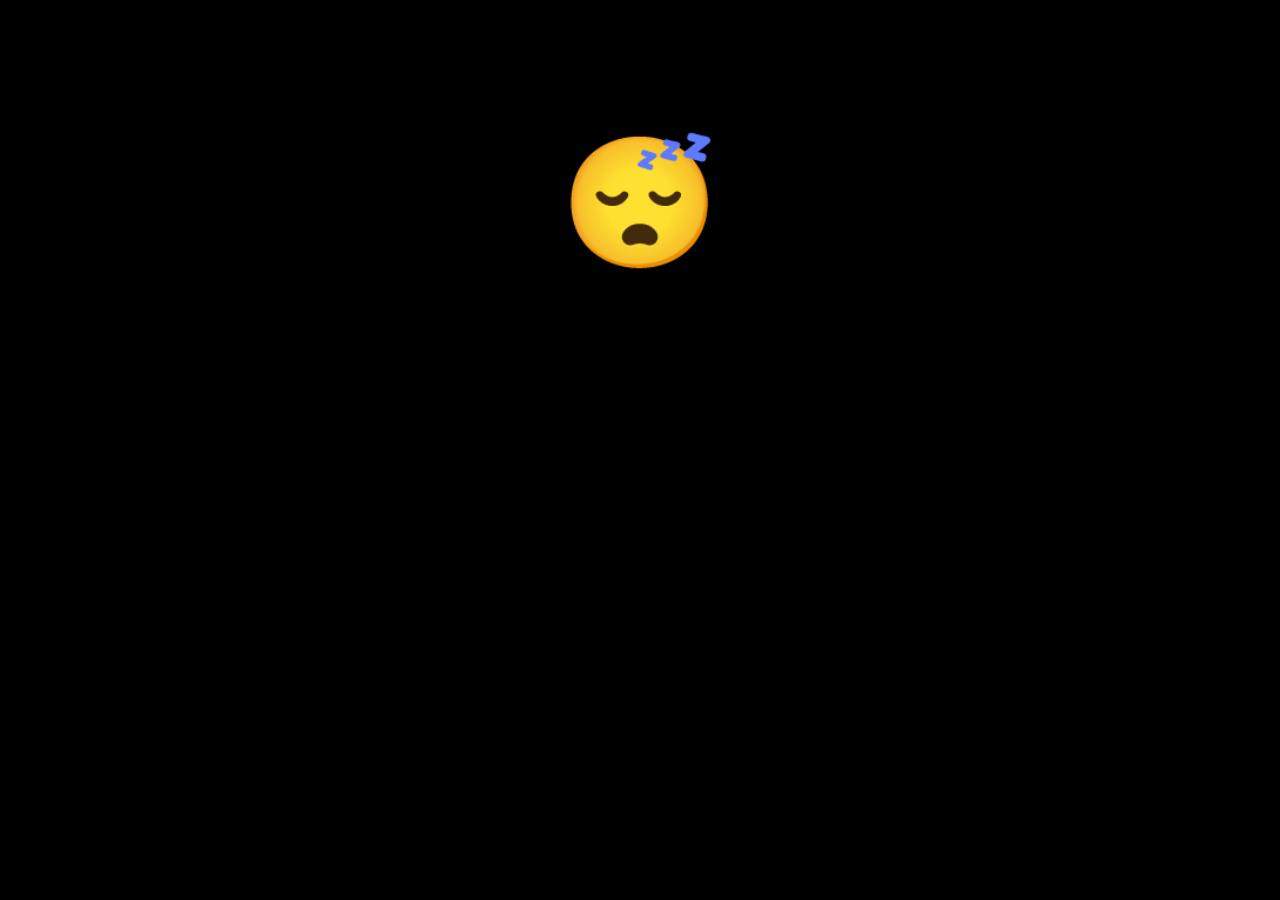
==== commit 43fbacb5: "lol refresh" ====
--- a/index.html
+++ b/index.html
@@ -2,7 +2,7 @@
 
 <html lang="en">
 <head>
-    <!-- Unfortunately coded by yours truly, me :'(  -->
+    <!-- lol -->
     
     <!-- Global site tag (gtag.js) - Google Analytics -->
     <script async src="https://www.googletagmanager.com/gtag/js?id=UA-157366679-1"></script>
@@ -17,168 +17,24 @@
     <meta charset="utf-8"><meta http-equiv="X-UA-Compatible" content="IE=edge">
     <link href="css/styles.css" rel="stylesheet">
     <link href="css/flexboxgrid.css" rel="stylesheet">
-    <meta name="description" content="John Myeong Sang Yeon is a designer interested in branding, motion, and digital design.">
+    <meta name="description" content="John Yeon">
     <meta name="author" content="John Yeon"> 
     <meta name="viewport" content="width=device-width, initial-scale=1">
-    <title>John Yeon</title>
+    <title>ZZZ</title>
     <!-- favicon -->
     <link rel="icon" type="image/png" href="images/favicon/16x16.png" sizes="16x16" />
     <link rel="icon" type="image/png" href="images/favicon/32x32.png" sizes="32x32" />
-    
-    <script src="https://ajax.googleapis.com/ajax/libs/jquery/3.3.1/jquery.min.js"></script>
 </head>
 <body>
   
-<!-- Navigation -->
-<nav id="indexnav">
-<div class="container-fluid">
-    <div class="row">
-    <div class="col-xs-5" id="nav1">
-        <a href="index.html" class="row">
-            <h3 class="col-xs-1">John</h3>
-            <p class="col-xs-3 col-sm-2"> Myeong<br>Sang</p>
-            <h3 class="col-xs-5 col-sm"><br>Yeon</h3>
-        </a>
-    </div>
-    <div class="col-xs-5 col-sm-offset-5 col-sm-1">
-        <h3 class="info">
-            <a href="play.html">Play</a>
-        </h3>
-     
-        <h3 id="navmail">
-            <a href="mailto:myeongjohn@gmail.com"><br>myeongjohn@gmail.com</a>
-        </h3>
-    </div>
-    <div class="col-xs-2 col-sm-1">
-        <h3 class="info">
-            <a href="info.html"><br>Info</a>
-        </h3>
-    </div>
-    </div>
-</div>
-</nav>
-<!-- Index -->
+<!-- lol -->
 
-<div class="index1">
-    <div class="container-fluid">
-        <div class="row">
-            <h1 class="col-xs-12 col-sm-offset-3 col-sm-6"> 
-                JOHN <span class="ortspan">MYEONG SANG</span> YEON IS A TORONTO BASED <br>DESIGNER FOCUSED IN <span class="ortspan">BRANDING</span>, <span class="ortspan">MOTION</span>, AND <span class="ortspan">DIGITAL DESIGN</span>. A RECENT GRADUATE FROM THE BACHELORS OF DESIGN <span style="white-space:nowrap">AT <span class="ortspan">YORK/SHERIDAN</span> DESIGN</span>.
-            </h1>
-        </div>
-    </div>
-</div>
-    
-<svg width="98vw" height="98vh" class="blank" >
-  <ellipse cx="50%" cy="50%" rx="50%" ry="50%" stroke="#fff" stroke-width="1" fill="none"/>
-</svg>
 
-<div class="container-fluid">
-<div class="project0"></div>
-
-<div class="project1 row">
-    <div class="id_txt1 col-xs-8 col-sm-2">
-        <h2>Metamorphosis</h2>
-    </div>
-    <div class="id_txt1 col-xs-4 col-sm-2">
-        <h3>2021 (coming soon)</h3>
-        <p>Installation<br>Motion</p>
-    </div>
-<a href="https://vimeo.com/537704461" target="_blank" class="pr5_img col-xs-12 col-sm-8"></a>
-</div>
-    
-<div class="project2 row">
-    <div class="id_txt1 col-xs-8 col-sm-2">
-        <h2>SEOUL ART BOOK FAIR</h2>
-    </div>
-    <div class="id_txt1 col-xs-4 col-sm-2">
-        <h3>2020 ADCC Gold </h3>
-        <p>Branding<br>Motion<br>Web Design</p>
-    </div>
-<a href="seoulartbookfair.html" class="pr1_img col-xs-12 col-sm-8"></a>
+<div>
+    <p>&#128564;</p>
 </div>
 
-<div class="project3 row">
-    <div class="id_txt1 col-xs-8 col-sm-2">
-        <h2>I Remember You, Outside My Window</h2>
-    </div>
-    <div class="id_txt1 col-xs-4 col-sm-2">
-        <h3>2021 (coming soon)</h3>
-        <p>Web Design</p>
-    </div>
-<p class="pr6_img col-xs-12 col-sm-8"></p>
-</div>
 
-    
-<div class="project4 row">
-    <div class="id_txt1 col-xs-8 col-sm-2">
-        <h2>DIGITAL SELF HARM</h2>
-    </div>
-    <div class="id_txt1 col-xs-4 col-sm-2">
-        <h3>2019</h3>
-        <p>Web Design<br>Motion<br>Infographic</p>
-    </div>
-<a href="digitalselfharm.html" class="pr2_img col-xs-12 col-sm-8" ></a>
-    <!-- <h2 class="id_txt2 col-xs-12">DIGITAL SELF HARM</h2>
-    <p class="id_txt2 col-xs-6">2019</p>
-    <p class="id_txt2 col-xs-6">Web Design<br>Motion<br>Infographic</p>
-    -->
-</div>
-
-<!--
-<div class="project3 row">
-    <div class="id_txt1 col-xs-8 col-sm-2">
-        <h2>ASHLAR</h2>
-    </div>
-    <div class="id_txt1 col-xs-4 col-sm-2">
-        <h3>2019</h3>
-        <p>Typeface<br>Web Design<br>Motion</p>
-    </div>
-<a href="ashlar.html" class="pr3_img col-xs-12 col-sm-8" ></a>
-    <!-- <h2 class="id_txt2 col-xs-12">ASHLAR</h2>
-    <p class="id_txt2 col-xs-6">2019</p>
-<p class="id_txt2 col-xs-6">Typeface<br>Web Design<br>Motion</p>
--->
-<!--
-
-</div>
-
--->
-    
-<!--
-<div class="project4 row">
-    <div class="id_txt1 col-xs-8 col-sm-2">
-        <h2>VULNERABILITY</h2>
-    </div>
-    <div class="id_txt1 col-xs-4 col-sm-2">
-        <h3>2019</h3>
-        <p>Multiples<br>3D Design</p>
-    </div>
-<a href="vulnerability.html" class="pr4_img col-xs-12 col-sm-8" ></a>
-    <!--<h2 class="id_txt2 col-xs-12">VULNERABILITY</h2>
-    <p class="id_txt2 col-xs-6">2019</p>
-    <p class="id_txt2 col-xs-6">Multiples<br>3D Design</p>
--->
-<!--
-</div>
--->    
-
-</div>
-
-    
-    
-    
-    
-<script>
-    $(window).on("scroll", function() {
-    var w = $(window).height()*0.98;
-        //this is 100%vh
-    var c = w - Math.min(w, $(document).scrollTop());
-        //this scrolls and reduces at the same time
-    $(".blank").height(c);
-        //assigns new height to ".blank"
-});
-</script>
     
 </body>
 </html>--- a/css/styles.css
+++ b/css/styles.css
@@ -1,764 +1,14 @@
-@charset "UTF-8";
-/*-- fonts --------------------------------------*/
-@font-face {
-    font-family: "ortica";
-    src: url(../fonts/ortica-light-webfont.woff);
-    font-weight: 100;
-    font-style: 100;
-}
-@font-face {
-    font-family: "publicsans";
-    src: url(../fonts/publicsans-light-webfont.woff);
-    font-weight: 100;
-    font-style: 100;
-}
-@font-face{
-    font-family: "publicsans";
-    src: url(../fonts/publicsans-light-webfont.woff);
-    font-weight: 100;
-    font-style: italic;
-}
-/*-- fonts END --------------------------------------*/
-/*-- General --------------------------------------*/
 body {
-    animation: load 2s;
-    scroll-behavior: smooth;
-    background: #2D2D2D;
+    background: #000000;
     margin: 0;
-    font-family: ortica, serif;
-    color: #fff;
-    overflow-x: hidden;
-}
-@keyframes load {
-    0% {opacity: 0}
-    100% {opacity: 1}
 }
 
-a {
-    text-decoration: none;
-    color: #fff;
-}
-a:hover,a h2:hover,a h4:hover, a h5:hover{
-    color: rgba(255,255,255,0.5);
-    transition: 0.3s;
-}
-#nav1 a:hover {
-    opacity: 0.5;
-    transition: 0.3s;
-}
-.ortspan {
-    font-family: ortica, serif;
-}
-h1 {
-    font-family: publicsans, sans-serif;
-    font-weight: 100;
-}
-h2 {
-    font-size: 1.250vw;
-    font-weight: 100;
-    font-family: publicsans, sans-serif;
-    margin: 0
+div {
+   margin: auto;
+    width: 50%;
     
 }
-h3 {
-    font-family: publicsans, sans-serif;
-    font-weight: normal;
-}
-h4 {
-    font-size: 1.250vw;
-    font-family: ortica, serif;
-    margin: 0 0 0.4vw 0;
-    line-height: 1.8vw;
-    font-weight: 100;
-}
-h5 {
-    font-size: 2vw;
-    margin: 0;
-    padding: 0;
-    font-family: publicsans, sans-serif;
-    font-weight: 100;
-}
-
-
-p{
-    font-family: ortica, serif;
-    font-weight: 100;
-}
-h3, p {
-    font-size: 0.972vw;
-    font-weight: 100;
-    line-height: 1.35vw;
-    margin: 0 0 0.5vw 0;
-}
-
-.vimeo {
-    z-index: 0;
-}
-
-/*-- navigation --------------------------------------*/
-nav {
-    padding-top: 5px;
-    padding-bottom: 5px;
-    position: fixed;
-    mix-blend-mode: exclusion;
-    border-bottom: 0.5px solid #fff;
-    width: 100%;
-    top: 0;
-    z-index: 9999;
-    color: #fff;
-}
-nav h3, nav p {
-    font-size: 0.972vw;
-    line-height: 1.250vw;
-    z-index: 9999;
-    color: #fff;
-    padding: 0;
-    margin: 0;
-}
-nav p{
-    margin-top: 0.15vw;
-}
-.info {
-    text-align: right;
-}
-/*-- navigation END --------------------------------------*/
-
-/*-- FOOTER --------------------------------------*/
-
-footer {
-    margin-top: 10vw;
-}
-.prefoot {
-    position: relative;
-    top: 6.25vw;
-    z-index: 99;
-    margin-left: auto;
-    margin-right: auto;
-    padding-left: 2rem;
-    padding-right: 2rem;
-    line-height: 0;
-}
-.prefoot_left{
-    text-align: right;
-}
-.prefoot_center {
+p {
+    font-size: 10vw;
     text-align: center;
-}
-
-.footvenn {
-    z-index: -99;
-}
-.leftftvn, .rightftvn, .centerftvn {
-    height: 10vw;
-    width: 40vw;
-    border-radius: 50%;
-    border: 0.5px solid #fff;
-    position: absolute;
-    overflow: hidden;
-    margin-bottom: 3vw;
-}
-.leftftvn {
-    left: 1vw;
-    
-}
-.rightftvn {
-    right: 1vw;
-}
-.centerftvn{
-    left: 30vw;
-    width: 40vw;
-}
-.index2 {
-    position: relative;
-    top: 12vw;
-    font-size: 0.8vw;
-    color: white;
-    text-align: center;
-    width: 100%;
-    bottom: 0;
-    border-top: 0.5px solid #fff;
-}
-.ftemail {
-    position: relative;
-    top: 12vw;
-}
-.ftemail h2 {
-    border-top: 0.5px #fff solid;
-    padding-bottom: 0.5vw;
-    padding-top: 0.2vw;
-    text-align: center;
-}
-
-.simplefooter {
-    margin-top: 5vw;
-}
-.simplefooter .index2, .simplefooter .ftemail {
-top: 0}
-/*-- FOOTER END --------------------------------------*/
-
-/*-------------------------------------- index --------------------------------------*/
-.index1 {
-    font-size: 0.8vw;
-    color: white;
-    text-align: center;
-    mix-blend-mode: exclusion;
-    position: fixed;
-    width: 100%;
-    bottom: 0;
-    border-top: 0.5px solid #fff;
-}
-
-/*-- index END --------------------------------------*/
-
-
-.blank{
-    margin: 1vh 1vw;
-    overflow: visible;
-    position: fixed;
-}
-
-.project0 {
-    height: 115vh;
-}
-
-/*-- NAV --*/
-
-
-
-
-/*-- Projects --------------------------------------*/
-.project1, .project2, .project3, .project4 {
-    padding: 5vh 0 25vh 0;
-}
-.pr1_img, .pr2_img, .pr3_img, .pr4_img, .pr5_img, .pr6_img{
-    background-size: contain; 
-    background-repeat: no-repeat;
-    background-position: top center;
-    height: 34vw;
-}
-.id_txt1, .id_txt2{
-    color: #fff;
-}
-.id_txt1 p {
-    margin-top: 0.5vw;
-}
-.id_txt1 h3 {
-    margin-top: 0.3vw;
-}
-
-.id_txt2{
-    display: none;
-}
-.pr1_img {
-    background-image: url(../images/SABF/SABF_head.jpg);
-}
-.pr2_img {
-    background-image: url(../images/DSH/DSH_head.jpg);
-}
-.pr3_img {
-    background-image: url(../images/ASHLAR/ASHLAR_head.jpg);
-}
-.pr4_img {
-    background-image: url(../images/MASK/MASK_head.jpg);
-}
-.pr5_img {
-    background-image: url(../comingsoon/metamorphosis_cover.jpg);
-}
-.pr6_img {
-    background-image: url(../comingsoon/iryomw_cover.jpg);
-}
-
-/*-- info --------------------------------------*/
-
-.infovenn {
-    margin-top: 1vw;
-    height: auto;
-}
-.infovenn1,.infovenn2 {
-    text-align: center;
-    padding-top: 24.6vw;
-    padding-bottom: 22vw;
-    width: 50vw;
-    border-radius: 50%;
-    border: 0.5px solid #fff;
-    position: absolute;
-    overflow: hidden;
-}
-.infovenn1 {
-    left: 1vw;
-}
-.infovenn2 {
-    right: 1vw;
-}
-.infovenn1 p {
-    margin-bottom: 0;
-}
-.infovenn2 h3{
-    margin-bottom: 0;
-}
-
-
-.infovenn1 p:nth-child(2), .infovenn1 p:nth-child(3), .infovenn1 p:nth-child(4), .infovenn2 h3:nth-child(2),.infovenn2 h3:nth-child(3),.infovenn2 h3:nth-child(4) {
-    position: relative;
-    -webkit-animation: infotxt 9s infinite;
-    -moz-animation: infotxt 9s infinite;
-    -ms-animation: infotxt 9s infinite;
-    -o-animation: infotxt 9s infinite;
-    animation: infotxt 9s infinite;
-    opacity: 0;
-}
-.infovenn2 h3:nth-child(3),.infovenn1 p:nth-child(3) {
-    top: -1.35vw;
-    -webkit-animation-delay: 3s;
-    -moz-animation-delay: 3s;
-    -ms-animation-delay: 3s;
-    -o-animation-delay: 3s;
-    animation-delay: 3s;
-}
-.infovenn2 h3:nth-child(4),.infovenn1 p:nth-child(4) {
-    top: -2.7vw;
-    -webkit-animation-delay: 6s;
-    -moz-animation-delay: 6s;
-    -ms-animation-delay: 6s;
-    -o-animation-delay: 6s;
-    animation-delay: 6s;
-}
-
-@keyframes infotxt {
-    0% {opacity: 0;}
-    4.15% {opacity: 1}
-    29.15% {opacity: 1}
-    37.45% {opacity: 0}
-    100% {opacity: 0;}
-    
-}
-@-webkit-keyframes infotxt {
-    0% {opacity: 0;}
-    4.15% {opacity: 1}
-    29.15% {opacity: 1}
-    37.45% {opacity: 0}
-    100% {opacity: 0;}
-    
-}
-@-moz-keyframes infotxt {
-    0% {opacity: 0;}
-    4.15% {opacity: 1}
-    29.15% {opacity: 1}
-    37.45% {opacity: 0}
-    100% {opacity: 0;}
-    
-}
-@-ms-keyframes infotxt {
-    0% {opacity: 0;}
-    4.15% {opacity: 1}
-    29.15% {opacity: 1}
-    37.45% {opacity: 0}
-    100% {opacity: 0;}
-    
-}
-@-o-keyframes infotxt {
-    0% {opacity: 0;}
-    4.15% {opacity: 1}
-    29.15% {opacity: 1}
-    37.45% {opacity: 0}
-    100% {opacity: 0;}
-    
-}
-
-
-
-.infoassets {
-    padding-top: 55vw;
-}
-.infoassets p, .infoassets h3 {
-    margin-bottom: 0;
-}
-#ibrac, #ip {
-    float: left;
-}
-#ibrac {
-    font-size: 2.3vw;
-}
-#ip {
-    padding-left: 0.5vw;
-    padding-right: 0.5vw;
-    margin-bottom: 0;
-    margin-top: 0.4vw;
-}
-.infoassets div {
-    margin-bottom: 1vw;
-}
-#info2 {
-    margin-top: 5vw;
-}
-/*--
-.funfact {
-    margin-top: 8vw;
-}
-.funfact h4 {
-    margin-bottom: 4vw;
-} --*/
-
-/*-- info END--------------------------------------*/
-/*-- PLAAAAAAAAAY --------------------------------------*/
-.plstf {
-    margin-top: 8vw;
-}
-.plstf img{
-    margin-bottom: 1vw;
-}
-
-
-
-/*-------------------------------------- CASE STUDIES --------------------------------------*/
-#ctr_txt {
-    margin: 0 0 2.2vw 0;
-}
-.blb {
-    height: auto;
-    margin: 3vw 0 3vw 0;
-    padding: 1vw 0;
-    border-top: solid #fff 0.5px;
-    border-bottom: solid #fff 0.5px;
-}
-.blb div h2 {
-    margin: 0 0 1vw 0 ;
-}
-#blb_h3 {
-    margin: 0.35vw 0 0.4vw 0 ;
-}
-.id_txt1 h3 {
-    margin: 0.4vw 0 0 0;
-}
-.assets {
-    margin-right: auto;
-    margin-left: auto;
-    padding-left: 2rem;
-    padding-right: 2rem;
-    max-width: 2000px
-}
-.assets div {
-    margin-bottom: 4vw;
-}
-/*-- 
-.spacer {
-    height: auto;
-    width: 100%;
-    border-radius: 50%;
-    border: solid 0.5px #fff;
-} --*/
-.introtxt {
-    margin: 2.50vw 0 1.75vw 0;
-}
-#a_txt {
-    margin-bottom: 1vw;
-}
-.assets h2{
-    margin-bottom: 0.5vw;
-}
-
-/*-- SEOUL ART BOOK FAIR --------------------------------------*/
-.SABF_head,.DSH_head,.ASHLAR_head {
-    margin-top: 8vw;
-    max-width: 2000px;
-}
-.brochure {
-    background-color: black;
-}
-/*-- ASHLAR --------------------------------------*/
-.ashlarlink,.dshlink {
-    border: 0.5px solid #fff;
-    border-radius: 50%;
-    width: 15vw;
-    padding-top: 2vw;
-    padding-bottom: 2vw;
-    margin: 0 auto;
-    text-align: center;
-    margin-top: 6vw;
-}
-#a_poster1, #a_poster2 {
-    height: 45vw;
-    background-position: center;
-    background-repeat: no-repeat;
-    background-size: contain;
-    margin-bottom: 5vw;
-}
-#a_poster1 {
-    background-image: url(../images/ASHLAR/a_poster1.jpg);
-}
-#a_poster2 {
-    background-image: url(../images/ASHLAR/a_poster2.jpg);
-}
-#ashlarassets h4{
-    margin-bottom: 8vw;
-}
-#ashalpha {
-    margin-top: 6vw;
-    margin-bottom: 10vw;
-}
-
-/*-- DIGITAL SELF HARM --------------------------------------*/
-#dshimg {
-    margin-top: 0vw;
-    margin-bottom: 8vw;
-}
-#dshimg h3 {
-    margin-top: 1vw;
-}
-#dshflow {
-    margin-bottom: 4vw;
-}
-#dshflowsm {
-    display: none;
-}
-#dshp{
-    padding-left: 2.5vw;
-}
-#dsh2,#dsh3 {
-    margin-top: 5vw;
-}
-#dsh3 {
-    padding-bottom: 1vw;
-}
-/*-- MASK --------------------------------------*/
-#maskh2, #maskh2last {
-    text-align: center;
-    margin-top: 0.5vw;
-}
-#maskh2last {
-    margin-bottom: 0;
-}
-#maskh2 {
-    margin-bottom: 8vw;
-}
-#maskimg {
-    margin-bottom: 0.5vw;
-}
-.maskintrosm {
-    display: none;
-}
-
-
-
-/* ---------------------- MEDIA QUERIES AHHHHH ---------------------- */
-
-
-/* ---------------------- Phone ---------------------- */
-@media screen and (min-width: 0) and (max-width:500px){
-/* -- main things -- */
-    /*-- 
-    h2 {font-size: 3.733vw;}
-    h3, p, nav h3, nav p, h4 {font-size: 2.933vw; line-height: 3.467vw;} --*/
-    
-    h2 {font-size: 4.4vw; line-height: 5.7vw;}
-    h3, p, nav h3, nav p, h4{font-size: 3.1vw; line-height: 4.2vw;} 
-    h5 {font-size: 6vw;}
-    nav h3 {line-height: inherit}
-    .assets {
-        padding-left: 1rem;
-        padding-right: 1rem;
-    }
-    nav p{margin-top: 0.68vw;}
-    #indexnav {
-        mix-blend-mode: exclusion;
-        background-color: rgba(0,0,0,0);
-    }
-    nav{
-        mix-blend-mode: normal;
-        background-color: #2D2D2D;
-    }
-/* -- index -- */
-    .index1 h1 {font-size: 2.6vw;}
-    .index1 br {display: none;}
-    .pr1_img, .pr2_img, .pr3_img, .pr4_img, .pr5_img, .pr6_img{height: 45vw; margin-top: 3vh}
-    .project1, .project2, .project3, .project4 {padding: 8vh 0;}
-    .project0 {height: 95vh;}
-/*-- .id_txt2{display: block; padding-top: 1.5vw;}
-    .id_txt1{display: none;} --*/
-    .project4 {margin-bottom: 15vh;}
-    
-/*-- Footer --*/
-    .leftftvn, .rightftvn, .centerftvn {
-        height: 15vw;
-        margin-bottom: 10vw;
-        width: 55vw;
-    }
-    .centerftvn {
-        display: none;
-    }
-    .prefoot_center {
-        display: none;
-    }
-    .prefoot {
-        top: 10.2vw;
-        padding-left: 1rem;
-        padding-right: 1rem;
-        line-height: 0;
-    }
-    .index2 h1 {
-        font-size: 2.6vw;
-    }
-    .index2 {
-        top: 20vw;}
-    .ftemail {
-        top: 20vw;
-    }
-    .ftemail h2{
-        font-size: 3.1vw;
-        padding-top: 0.5vw;   
-        padding-bottom: 1.6vw;
-    }
-
-
-/*-- INFO --*/
-    .infovenn {
-        width: 100vw;
-        overflow-x: hidden;
-        margin: auto 0;
-    }
-    .infovenn1, .infovenn2 {
-        padding-top: 20vw;
-        padding-bottom: 11.6vw;
-        width: 50vw;
-        margin-top: 20vw;
-        height: 18vw;
-    }
-    .infovenn p, .infovenn h3 {
-        width: 40vw;
-        margin: auto;
-        margin-bottom: 0;
-    }
-    .infovenn2 h3:nth-child(3),.infovenn1 p:nth-child(3) {
-        top: -4.2vw;
-    }
-    .infovenn2 h3:nth-child(4),.infovenn1 p:nth-child(4) {
-        top: -8vw;
-    }
-    .infoassets {
-        padding-top: 85vw;
-    }
-    #ibrac {
-    font-size: 7vw;
-    }
-    #info2 div {
-        margin-top: 5vw;
-    }
-    #ip {
-        margin-top: 1.2vw;
-    }
-/* -- Play  -- */
-.plstf {
-    margin-top: 20vw;
-}    
-/* -- Case studies -- */
-    .blb {
-        padding: 5vw 0 10vw 0;
-    }
-    .blb p, .blb h2 {
-        padding-bottom: 4vw;
-    }
-    .assets div {
-        padding: 0.25rem;
-    }
-    .assets p{
-        padding-right: 2.5vw;
-    }
-/*-- SABF --*/
-    .SABF_head,.DSH_head,.ASHLAR_head {
-        margin-top: 22vw; padding: 0;
-}
-/*-- DSH --*/
-    #dshvid {
-        margin-top: 5vw;
-    }
-    #dshflow {
-        display: none;}
-    #dshflowsm {
-        display: block;
-        margin-bottom: 4vw;
-    }
-    #dshp {
-        margin-top: 2vw;
-    }
-    #dshimg {
-    margin-bottom: 15vw;
-}
-/*-- ASHLAR --*/
-    .ashlarlink,.dshlink {
-        width: 45vw;
-        padding-top: 3.5vw;
-    }
-    #a_poster1, #a_poster2 {
-        height: 60vw;
-    }
-    #ashalpha {
-        margin-bottom: 20vw;
-    }
-    .ashlarlink {
-        padding-bottom: 3vw;
-    }
-/*-- MASK --*/
-    .maskintrosm {
-        background-image: url(../images/MASK/cut1.png);
-        background-position: center;
-        background-repeat: no-repeat;
-        background-size: cover;
-        width: 100%;
-        height: 40vw;
-        display: inherit;
-        margin-bottom: 2vh;
-    }
-    .maskintrolg {
-        display: none;
-    }
-    #maskintro h2 {
-    margin-top: 0;
-    }
-    
-    
-    
-    
-/* ---------------------- Small Tablet ----------------------*/ 
-@media screen and (min-width: 501px) and (max-width:767px){
-    .index1 h1 {font-size: 2.9vw;}
-/*-- Footer --*/
-    .leftftvn, .rightftvn {
-        width: 53vw;
-    }
-    .centerftvn {
-        display: none;
-    }
-    .prefoot_center {
-        display: none;
-    }
-    
-    
-    .dshpng {display: none;}
-}
-
-/* ---------------------- Large Tablet ---------------------- */
-@media screen and (min-width: 768px) and (max-width:1366px){
-    /* -- main things -- */
-    /* -- index -- */
-    .pr1_img, .pr2_img, .pr3_img, .pr4_img, .pr5_img, .pr6_img{height: 35vw;}
-    .index1 h1 {font-size: 1.45vw;}
-    .project1, .project2, .project3, .project4 {padding: 3vh 0;}
-    .project4 {margin-bottom: 15vh;}
-    
-    
-    .dshpng {display: none;}
-
-}
-/* ---------------------- Big Chungus  ---------------------- */
-@media screen and (min-width: 1500px) and (max-width:4000px){
-    /* -- SABF -- */
-    .sabf_print_tix,.sabf_web_tix {
-    background-color: black;
-    height: 29vw;
-    }
-    .assets {
-        
-    }
-}
-    
-    +}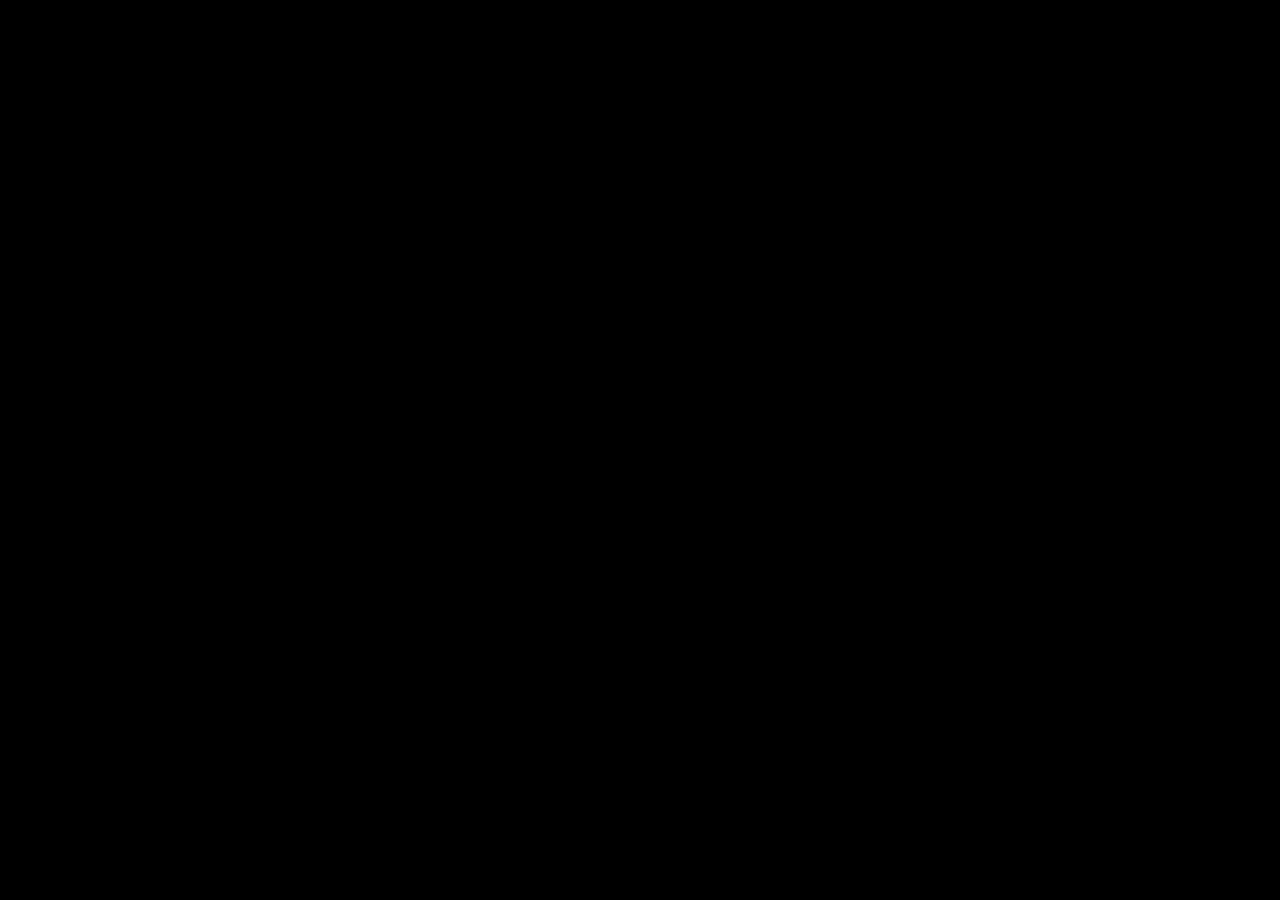
==== commit 35f82eb3: "lol refresh 2" ====
--- a/index.html
+++ b/index.html
@@ -31,7 +31,7 @@
 
 
 <div>
-    <p>&#128564;</p>
+    <p>&#128421;</p>
 </div>
 
 
--- a/css/styles.css
+++ b/css/styles.css
@@ -4,11 +4,11 @@
 }
 
 div {
-   margin: auto;
+    margin: auto;
     width: 50%;
     
 }
 p {
-    font-size: 10vw;
+    font-size: 5vw;
     text-align: center;
 }